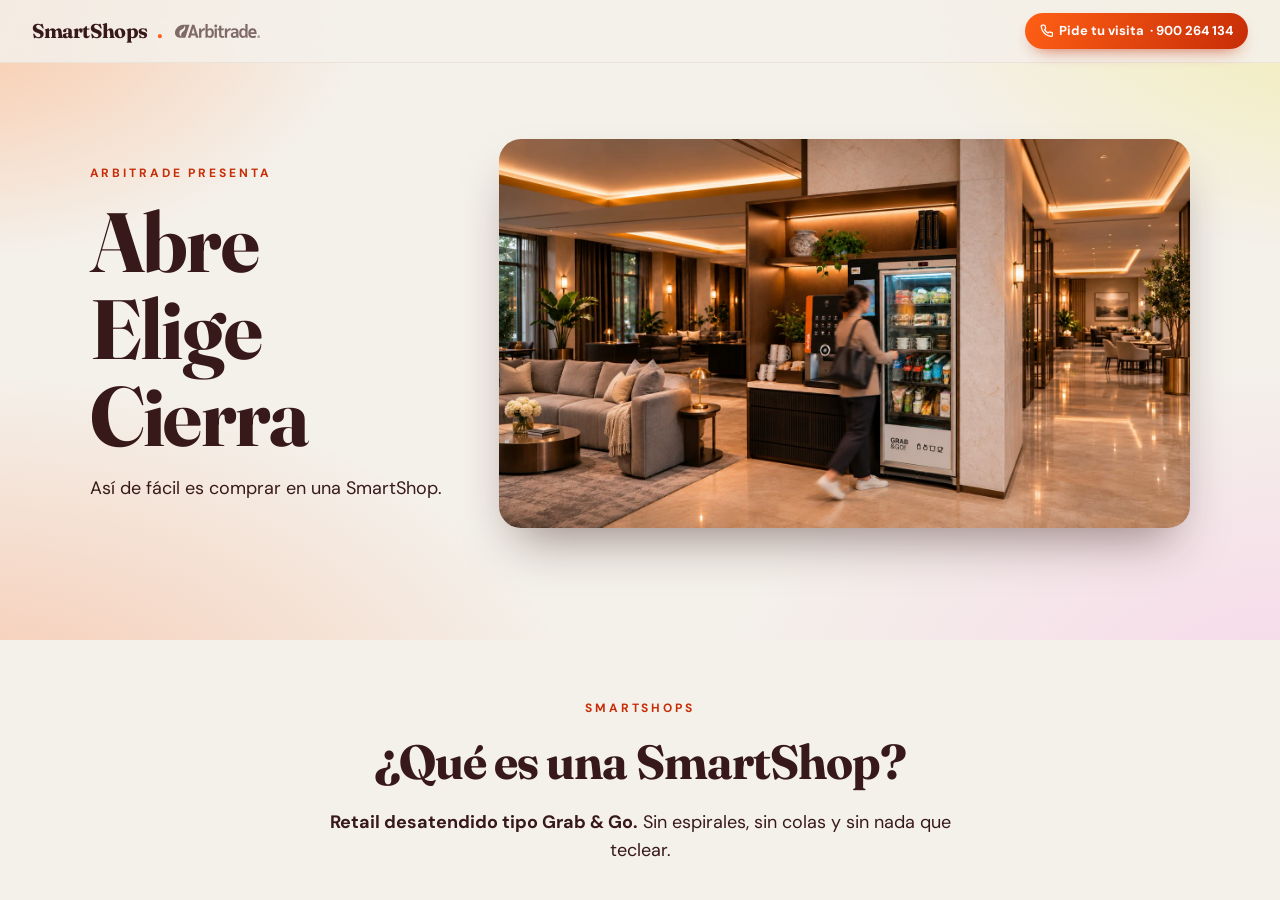
==== index.html @ 16b105f8 "Galeria: nueva foto de la zona de cafe con SmartShop y vending de snacks Septima foto del carrusel (" ====
<!doctype html>
<html lang="es">
<head>
<meta charset="utf-8">
<meta name="viewport" content="width=device-width, initial-scale=1, viewport-fit=cover">
<title>SmartShops de Arbitrade — qué son y cómo funcionan</title>
<meta name="description" content="La solución Grab &amp; Go que revoluciona el retail desatendido. Abre con tarjeta o móvil, coge lo que quieras y cierra: el sistema de básculas cobra solo.">
<meta name="theme-color" content="#F4F0EA">
<!-- Direccion canonica: si la web cambia de dominio hay que cambiarla aqui, en
     og:url y en og:image (ver README). -->
<link rel="canonical" href="https://bprats-prog.github.io/smartshop-landing/">
<link rel="icon" href="assets/img/favicon.svg" type="image/svg+xml">
<link rel="apple-touch-icon" href="assets/img/apple-touch-icon.png">

<!-- Al compartir por WhatsApp, LinkedIn o correo -->
<meta property="og:url" content="https://bprats-prog.github.io/smartshop-landing/">
<meta property="og:type" content="website">
<meta property="og:title" content="SmartShops de Arbitrade">
<meta property="og:description" content="Abre con tarjeta o móvil, coge lo que quieras y cierra. El sistema de básculas lo detecta todo y cobra automáticamente.">
<meta property="og:locale" content="es_ES">
<!-- 1200x630 (1,91:1), la proporcion que usan LinkedIn, WhatsApp y Facebook:
     un recorte de pv-office-empresa.jpg. -->
<meta property="og:image" content="https://bprats-prog.github.io/smartshop-landing/assets/img/og-smartshops.jpg">
<meta property="og:image:width" content="1200">
<meta property="og:image:height" content="630">
<meta property="og:image:alt" content="SmartShop de Arbitrade instalada en el office de una oficina">
<meta name="twitter:card" content="summary_large_image">
<meta name="twitter:image" content="https://bprats-prog.github.io/smartshop-landing/assets/img/og-smartshops.jpg">
<script type="application/ld+json">
{
  "@context": "https://schema.org",
  "@type": "Organization",
  "name": "Arbitrade",
  "url": "https://arbitrade.es",
  "telephone": "+34900264134",
  "contactPoint": {
    "@type": "ContactPoint",
    "contactType": "sales",
    "telephone": "+34900264134",
    "availableLanguage": ["es", "ca"]
  }
}
</script>

<link rel="preconnect" href="https://fonts.googleapis.com">
<link rel="preconnect" href="https://fonts.gstatic.com" crossorigin>
<link href="https://fonts.googleapis.com/css2?family=DM+Sans:wght@400;500;600;700&family=Fraunces:opsz,wght@9..144,400;9..144,600;9..144,700&display=swap" rel="stylesheet">
<link rel="stylesheet" href="assets/css/arbitrade.css">
<script>
/* La animacion de entrada solo se activa si el script principal confirma que
   ha arrancado (clase app-ok). Si app.js no llega —404, proxy, extension— el
   temporizador retira la clase anim a los 3 s y el contenido aparece igual.
   La clase js gobierna la degradacion del selector y se pone siempre. */
(function (e) {
  e.className += " js anim";
  setTimeout(function () {
    if (!e.classList.contains("app-ok")) { e.classList.remove("anim"); }
  }, 3000);
})(document.documentElement);
</script>

</head>
<body>

<header class="barra">
  <a class="marca" href="index.html">
    SmartShops<span class="punto">.</span>
    <img class="wordmark" src="assets/img/arbitrade-wordmark.svg" alt="Arbitrade" width="86" height="14">
  </a>
  <!-- La barra deja de mandar a leer condiciones y pasa a llamar. El número va
       visible a partir de 700 px: en un escritorio un enlace tel: no siempre
       hace nada, y ahí lo útil es poder leerlo y marcarlo a mano. -->
  <a class="barra-cta" href="tel:+34900264134" data-tel-enlace>
    <svg viewBox="0 0 24 24" fill="none" stroke="currentColor" stroke-width="2.2" stroke-linecap="round" stroke-linejoin="round" aria-hidden="true"><path d="M22 16.92v3a2 2 0 0 1-2.18 2 19.79 19.79 0 0 1-8.63-3.07 19.5 19.5 0 0 1-6-6 19.79 19.79 0 0 1-3.07-8.67A2 2 0 0 1 4.11 2h3a2 2 0 0 1 2 1.72c.13.96.36 1.9.7 2.81a2 2 0 0 1-.45 2.11L8.09 9.91a16 16 0 0 0 6 6l1.27-1.27a2 2 0 0 1 2.11-.45c.9.34 1.85.57 2.81.7A2 2 0 0 1 22 16.92Z"/></svg>
    Pide tu visita<span class="barra-num"> · <span data-telefono>900 264 134</span></span>
  </a>
</header>
<div class="progreso" aria-hidden="true"></div>

<main class="deck">

  <!-- ============ 0 · PORTADA ============ -->
  <section class="pantalla hero" id="portada" tabindex="-1" aria-labelledby="t-portada">
    <!-- El texto va envuelto para que en escritorio la portada sea de dos
         columnas —mensaje a la izquierda, imagen a la derecha— y en movil se
         apile: texto arriba, imagen debajo. -->
    <div class="portada-texto">
      <p class="kicker entra">Arbitrade presenta</p>
      <!-- Tres frases, tres lineas (cada una en su .frase, que es un bloque): el
           titular se lee como los tres pasos de la SmartShop. Los puntos van en
           .solo-lector: no se ven, pero un lector de pantalla lee "Abre. Elige.
           Cierra." con sus pausas. -->
      <h1 class="titular entra" id="t-portada"><span class="frase">Abre<span class="solo-lector">.</span></span> <span class="frase">Elige<span class="solo-lector">.</span></span> <span class="frase">Cierra<span class="solo-lector">.</span></span></h1>
      <p class="apoyo entra">Así de fácil es comprar en una SmartShop.</p>
    </div>
    <!-- Es lo primero que se ve: sin carga perezosa y con prioridad alta. La foto
         es 16:9 y la caja tiene su misma proporcion (ver .portada-media img en
         el CSS), asi que se ve entera, sin recortar. -->
    <figure class="portada-media entra">
      <img src="assets/img/portada.jpg" width="1600" height="900" fetchpriority="high" decoding="async"
           alt="Una persona se acerca a una SmartShop de Arbitrade, integrada en una zona de café del lobby de un hotel, junto a una cafetera.">
    </figure>
  </section>

  <!-- ============ 1 · QUÉ ES ============ -->
  <section class="pantalla" id="que-es" tabindex="-1" aria-labelledby="t-que-es">
    <p class="kicker entra">SmartShops</p>
    <h2 class="titular entra" id="t-que-es">¿Qué es una SmartShop?</h2>
    <p class="apoyo entra">
      <strong>Retail desatendido tipo <span lang="en">Grab &amp; Go</span>.</strong>
      Sin espirales, sin colas y sin nada que teclear.
    </p>
    <div class="duo">
    <figure class="duo-foto entra">
      <img src="assets/img/equipo-smartshop.jpg" width="760" height="943" loading="lazy" decoding="async"
           alt="Una SmartShop vista de frente, con la puerta acristalada, la pantalla táctil, el lector de tarjeta y cinco baldas llenas de comida y bebida.">
    </figure>
    <div class="rejilla">
      <article class="tarjeta ac-naranja entra">
        <div class="icono"><svg viewBox="0 0 24 24" fill="none" stroke="currentColor" stroke-width="1.5" stroke-linecap="round" stroke-linejoin="round" aria-hidden="true"><rect x="2" y="5" width="20" height="14" rx="2"/><path d="M2 10h20"/></svg></div>
        <h3 class="nombre">Se abre con tarjeta o móvil</h3>
        <p class="desc">Tarjeta bancaria, <span lang="en">wallet</span> del móvil o la app.</p>
      </article>
      <article class="tarjeta ac-verde entra">
        <div class="icono"><svg viewBox="0 0 24 24" fill="none" stroke="currentColor" stroke-width="1.5" stroke-linecap="round" stroke-linejoin="round" aria-hidden="true"><path d="M13 4h3a2 2 0 0 1 2 2v14"/><path d="M2 20h3"/><path d="M13 20h9"/><path d="M10 12v.01"/><path d="M13 4.562v16.157a1 1 0 0 1-1.242.97L5 20V5.562a2 2 0 0 1 1.515-1.94l4-1A2 2 0 0 1 13 4.561Z"/></svg></div>
        <h3 class="nombre">Coges lo que quieras</h3>
        <p class="desc">Te llevas todo lo que quieras de una vez.</p>
      </article>
      <article class="tarjeta ac-azul entra">
        <div class="icono"><svg viewBox="0 0 24 24" fill="none" stroke="currentColor" stroke-width="1.5" stroke-linecap="round" stroke-linejoin="round" aria-hidden="true"><circle cx="12" cy="5" r="3"/><path d="M6.5 8h11l2.5 12H4Z"/></svg></div>
        <h3 class="nombre">Las básculas hacen el resto</h3>
        <p class="desc">Al cerrar identifica lo retirado y cobra solo.</p>
      </article>
    </div>
    </div>
  </section>

  <!-- ============ 2 · CÓMO FUNCIONA ============ -->
  <section class="pantalla" id="como-funciona" tabindex="-1" aria-labelledby="t-como-funciona">
    <p class="kicker entra">Paso a paso</p>
    <h2 class="titular entra" id="t-como-funciona">¿Cómo funciona?</h2>
    <div class="pasos">
      <div class="paso ac-naranja entra">
        <div class="foto"><img src="assets/img/pv-desbloqueo-movil.jpg" width="320" height="320" loading="lazy" decoding="async" alt="Persona acercando el móvil al lector de la puerta"></div>
        <div class="texto">
          <b><span class="num">1</span> Acerca la tarjeta al lector</b>
          <span>Vale la tarjeta bancaria, el <span lang="en">wallet</span> del móvil o la app.</span>
        </div>
      </div>
      <div class="paso ac-azul entra">
        <div class="foto"><img src="assets/img/pv-lector-pantalla.jpg" width="320" height="320" loading="lazy" decoding="async" alt="Pantalla de la SmartShop confirmando la autorización"></div>
        <div class="texto">
          <b><span class="num">2</span> Se preautoriza un importe</b>
          <span>No se cobra: se retiene, como en las gasolineras.</span>
        </div>
      </div>
      <div class="paso ac-verde entra">
        <div class="foto"><img src="assets/img/pv-fila-smartshops.jpg" width="320" height="320" loading="lazy" decoding="async" alt="Persona cogiendo un producto de la SmartShop con la puerta abierta"></div>
        <div class="texto">
          <b><span class="num">3</span> Se desbloquea la puerta</b>
          <span>Sin límite de unidades ni de tamaño de producto.</span>
        </div>
      </div>
      <div class="paso ac-rosa entra">
        <div class="foto"><img src="assets/img/pv-puerta-abierta-carrito.jpg" width="320" height="320" loading="lazy" decoding="async" alt="Pantalla mostrando el carrito con el producto retirado y su importe"></div>
        <div class="texto">
          <b><span class="num">4</span> Cierras la puerta y ya está</b>
          <span>Cobra el importe exacto y te muestra el resumen.</span>
        </div>
      </div>
    </div>
  </section>

  <!-- ============ 3 · LOS DOS MODELOS ============ -->
  <!-- Dos tarjetas (foto y dos lineas) y, debajo de cada una, un bloque que
       desarrolla el modelo. El de Ametller lleva el video, con selector de
       idioma. Ya no hay pestañas: los dos modelos se ven a la vez para poder
       compararlos.
       Esta pantalla es ALTA a proposito (no cabe en 100svh) y no pasa nada: el
       recorrido ya trata las pantallas mas altas que el viewport, tanto con el
       teclado como con el scroll. Aqui si puede llevar .entra en cualquier
       sitio: nada esta oculto. -->
  <section class="pantalla" id="productos" tabindex="-1" aria-labelledby="t-productos">
    <p class="kicker entra">Gama y modelos</p>
    <h2 class="titular entra" id="t-productos">Dos modelos. La misma gestión.</h2>
    <p class="apoyo entra">
      En ambos casos, Arbitrade se encarga de la instalación, la puesta en
      marcha, la reposición y el mantenimiento. Tú eliges el tipo de surtido
      que mejor encaja en tu espacio.
    </p>

    <!-- Dos bloques, uno encima del otro, cada modelo en el suyo. Cada bloque
         lleva, en este orden: foto, nombre y resumen, el desarrollo (lista y
         video) y el boton de la presentacion. En escritorio la foto, el texto y
         el boton van a la izquierda y el desarrollo a la derecha (la rejilla
         los coloca por areas); en movil, una columna con este mismo orden. -->
    <div class="modelos-pila">

      <!-- ---- Modelo Arbitrade ---- -->
      <article class="modelo entra" id="modelo-arbitrade" aria-labelledby="n-arbitrade">
        <figure class="modelo-foto" data-foto-modelo="autogestion">
          <img src="assets/img/gama-productos.jpg" width="1492" height="746" loading="lazy" decoding="async"
               alt="Surtido de una SmartShop: chocolatinas, un bol de ensalada, un yogur con frutos rojos, un sándwich de jamón y queso, un tarro de yogur natural, jamón serrano, patatas fritas, dos aguas embotelladas y dos refrescos.">
        </figure>
        <div class="modelo-texto">
          <h3 class="modelo-nombre" id="n-arbitrade">Modelo Arbitrade</h3>
          <p class="modelo-resumen">
            Elegimos contigo los productos y revisamos el planograma, de
            pequeños snacks a platos de gran tamaño.
          </p>
        </div>
        <div class="modelo-detalle">
          <h4>Un surtido que diseñamos contigo</h4>
          <!-- Mismo esquema que el bloque de Ametller: lista a un lado y un
               video vertical al otro. El video es el Short que antes abria la
               portada (YouTube, solo se carga al pulsar). -->
          <div class="detalle-cuerpo">
            <ul class="detalle-lista">
              <li><b>Más de 30 variedades.</b> Frescos, bebidas, snacks y platos preparados.</li>
              <li><b>Adaptado a tu espacio.</b> Nos adaptamos a las necesidades de tu empresa.</li>
              <li><b>Comida real, sin personal.</b> Disponible las 24 horas, sin servicio de restauración.</li>
            </ul>
            <div class="detalle-media">
              <button class="video" type="button" data-video="entornoLaboral" aria-label="Ver el vídeo del modelo Arbitrade">
                <span class="play">
                  <span>
                    <svg viewBox="0 0 24 24" fill="currentColor" aria-hidden="true"><path d="M8 5v14l11-7Z"/></svg>
                  </span>
                </span>
              </button>
              <!-- Sin JavaScript el boton de arriba no hace nada (el CSS lo
                   oculta): se ofrece el enlace directo a YouTube. -->
              <noscript>
                <a class="btn btn-secundario" href="https://www.youtube.com/watch?v=8QLeAxdFQgw" target="_blank" rel="noopener">Ver el vídeo en YouTube</a>
              </noscript>
            </div>
          </div>
        </div>
        <a class="btn btn-secundario modelo-boton" href="https://docs.google.com/presentation/d/1x56L3mKWzkHD5oDqd1VOCkv04t1oXbut5fmfln7MAjk/preview" target="_blank" rel="noopener" data-presentacion="autogestion">
          <span class="etiqueta-presentacion">Descubre el modelo Arbitrade</span>
          <svg viewBox="0 0 24 24" fill="none" stroke="currentColor" stroke-width="2" stroke-linecap="round" stroke-linejoin="round" aria-hidden="true"><path d="M15 3h6v6"/><path d="M10 14 21 3"/><path d="M18 13v6a2 2 0 0 1-2 2H5a2 2 0 0 1-2-2V8a2 2 0 0 1 2-2h6"/></svg>
        </a>
      </article>

      <!-- ---- Modelo Ametller Origen ---- -->
      <article class="modelo entra" id="modelo-ametller" aria-labelledby="n-ametller">
        <figure class="modelo-foto" data-foto-modelo="ametller">
          <img src="assets/img/gama-ametller.jpg" width="1488" height="744" loading="lazy" decoding="async"
               alt="Surtido del modelo Ametller Origen: macarrones boloñesa, un plato único de salmón con cuscús y verduras, arroz con verduras al curry verde, un bol de macarrones, una crema de verduras, un tomate y un gazpacho embotellado.">
        </figure>
        <div class="modelo-texto">
          <h3 class="modelo-nombre" id="n-ametller">Modelo Ametller Origen</h3>
          <p class="modelo-resumen">
            Platos, cremas, ensaladas, yogures y kéfir de una marca
            consolidada, completados por Arbitrade.
          </p>
        </div>
        <div class="modelo-detalle">
          <h4>Ametller Origen en tu SmartShop</h4>
          <div class="detalle-cuerpo">
            <ul class="detalle-lista">
              <li><b>Una oferta reconocible.</b> Productos de una marca valorada por el consumidor.</li>
              <li><b>Al precio de sus tiendas.</b> Los productos de Ametller cuestan lo mismo que en sus tiendas físicas.</li>
              <li><b>Un único planograma.</b> Diseñamos y revisamos juntos el surtido de Ametller y el de Arbitrade.</li>
            </ul>

            <!-- El video del modelo, en dos idiomas. El <video> va escrito aqui con
                 el español, asi se reproduce aunque no cargue el script. app.js
                 añade el selector y cambia el archivo; las claves de data-idioma
                 son las de "videos" en datos.js. El selector solo existe con el
                 script vivo (app-ok). -->
            <div class="video-modelo detalle-media" data-video-modelo>
              <div class="idiomas" role="group" aria-label="Idioma del vídeo" data-idiomas>
                <button type="button" data-idioma="es" lang="es" aria-pressed="true">Español</button>
                <button type="button" data-idioma="ca" lang="ca" aria-pressed="false">Català</button>
              </div>
              <!-- Mismo componente .video que el Short del bloque de Arbitrade, para
                   que los dos videos se vean y se lean igual. El play de encima es
                   decorativo y solo existe con el script vivo; los controles
                   nativos del <video> (y su teclado) hacen el resto. -->
              <div class="video">
                <video class="video-modelo-player" data-video-player controls playsinline preload="none"
                       poster="assets/img/poster-ametller-origen.jpg"
                       src="assets/video/ametller-origen-es.mp4"
                       aria-label="Vídeo del modelo Ametller Origen, en español"></video>
                <span class="play" aria-hidden="true">
                  <span>
                    <svg viewBox="0 0 24 24" fill="currentColor" aria-hidden="true"><path d="M8 5v14l11-7Z"/></svg>
                  </span>
                </span>
              </div>
            </div>
          </div>
        </div>
        <a class="btn btn-secundario modelo-boton" href="https://docs.google.com/presentation/d/1snA9x6OPckMfcblX6bZ9dxsgJNU4aM3cipMY53DxbmA/preview" target="_blank" rel="noopener" data-presentacion="ametller">
          <span class="etiqueta-presentacion">Descubre el modelo Ametller Origen</span>
          <svg viewBox="0 0 24 24" fill="none" stroke="currentColor" stroke-width="2" stroke-linecap="round" stroke-linejoin="round" aria-hidden="true"><path d="M15 3h6v6"/><path d="M10 14 21 3"/><path d="M18 13v6a2 2 0 0 1-2 2H5a2 2 0 0 1-2-2V8a2 2 0 0 1 2-2h6"/></svg>
        </a>
      </article>
    </div>

    <p class="nota entra">Imágenes orientativas.</p>
  </section>

  <!-- ============ 5 · QUÉ APORTA ============ -->
  <section class="pantalla" id="beneficios" tabindex="-1" aria-labelledby="t-beneficios">
    <p class="kicker entra">Ventajas únicas</p>
    <h2 class="titular entra" id="t-beneficios">¿Qué aporta a tu empresa?</h2>
    <div class="duo">
    <figure class="duo-foto entra">
      <img src="assets/img/hero-lobby.jpg" width="1200" height="896" loading="lazy" decoding="async"
           alt="SmartShop instalada en la recepción de un hotel, con una persona consultando la pantalla táctil.">
    </figure>
    <div class="rejilla dos">
      <article class="tarjeta ac-verde entra">
        <div class="icono"><svg viewBox="0 0 24 24" fill="none" stroke="currentColor" stroke-width="1.5" stroke-linecap="round" stroke-linejoin="round" aria-hidden="true"><circle cx="12" cy="12" r="10"/><path d="M8 14s1.5 2 4 2 4-2 4-2"/><path d="M9 9h.01"/><path d="M15 9h.01"/></svg></div>
        <h3 class="nombre">Equipos más felices</h3>
        <p class="desc">Comida variada sin salir del trabajo.</p>
      </article>
      <article class="tarjeta ac-naranja entra">
        <div class="icono"><svg viewBox="0 0 24 24" fill="none" stroke="currentColor" stroke-width="1.5" stroke-linecap="round" stroke-linejoin="round" aria-hidden="true"><circle cx="12" cy="12" r="10"/><path d="M12 6v6l4 2"/></svg></div>
        <h3 class="nombre">Disponible 24/7</h3>
        <p class="desc">Siempre abierto, sin personal en sala.</p>
      </article>
      <article class="tarjeta ac-azul entra">
        <div class="icono"><svg viewBox="0 0 24 24" fill="none" stroke="currentColor" stroke-width="1.5" stroke-linecap="round" stroke-linejoin="round" aria-hidden="true"><path d="m7.5 4.27 9 5.15"/><path d="M21 8a2 2 0 0 0-1-1.73l-7-4a2 2 0 0 0-2 0l-7 4A2 2 0 0 0 3 8v8a2 2 0 0 0 1 1.73l7 4a2 2 0 0 0 2 0l7-4A2 2 0 0 0 21 16Z"/><path d="m3.3 7 8.7 5 8.7-5"/><path d="M12 22V12"/></svg></div>
        <h3 class="nombre">Para cada espacio</h3>
        <p class="desc">Desde un módulo hasta una tienda completa.</p>
      </article>
      <article class="tarjeta ac-rosa entra">
        <div class="icono"><svg viewBox="0 0 24 24" fill="none" stroke="currentColor" stroke-width="1.5" stroke-linecap="round" stroke-linejoin="round" aria-hidden="true"><path d="m12 3-1.9 5.8a2 2 0 0 1-1.3 1.3L3 12l5.8 1.9a2 2 0 0 1 1.3 1.3L12 21l1.9-5.8a2 2 0 0 1 1.3-1.3L21 12l-5.8-1.9a2 2 0 0 1-1.3-1.3Z"/></svg></div>
        <h3 class="nombre">Un espacio que suma</h3>
        <p class="desc">Diseño cuidado, lejos del vending tradicional.</p>
      </article>
      <article class="tarjeta ac-cafe entra">
        <div class="icono"><svg viewBox="0 0 24 24" fill="none" stroke="currentColor" stroke-width="1.5" stroke-linecap="round" stroke-linejoin="round" aria-hidden="true"><circle cx="12" cy="8" r="6"/><path d="M15.477 12.89 17 22l-5-3-5 3 1.523-9.11"/></svg></div>
        <h3 class="nombre">Más variedad</h3>
        <p class="desc">Más de 30 opciones para elegir.</p>
      </article>
      <article class="tarjeta ac-amarillo entra">
        <div class="icono"><svg viewBox="0 0 24 24" fill="none" stroke="currentColor" stroke-width="1.5" stroke-linecap="round" stroke-linejoin="round" aria-hidden="true"><path d="M16 21v-2a4 4 0 0 0-4-4H6a4 4 0 0 0-4 4v2"/><circle cx="9" cy="7" r="4"/><path d="M22 21v-2a4 4 0 0 0-3-3.87"/><path d="M16 3.13a4 4 0 0 1 0 7.75"/></svg></div>
        <h3 class="nombre">A tu medida</h3>
        <p class="desc">Nos adaptamos al espacio y a cada necesidad.</p>
      </article>
    </div>
    </div>
  </section>

  <!-- ============ 8 · PUNTOS DE VENTA ============ -->
  <section class="pantalla" id="puntos-venta" tabindex="-1" aria-labelledby="t-puntos-venta">
    <p class="kicker entra">Así puede integrarse una SmartShop en tu espacio</p>
    <h2 class="titular entra" id="t-puntos-venta">Así queda en su sitio</h2>
    <!-- El carrusel lo monta app.js a partir de datos.js: una foto por vista,
         con flechas y puntos. Para añadir fotos basta con añadirlas a la lista
         galeria de datos.js; los puntos y los topes de las flechas se calculan
         solos. -->
    <div class="carrusel entra" data-galeria>
      <!-- Sin JavaScript no hay carrusel: se muestran las fotos tal cual. Con
           JS, el navegador no pinta nada de lo que hay dentro de noscript.
           Es una copia de la lista galeria de datos.js: si se cambia una,
           cambiar la otra. -->
      <noscript>
        <div class="galeria-estatica">
          <img src="assets/img/pv-oficina-bascula.jpg" width="933" height="525" loading="lazy" alt="Dos SmartShops de básculas en la zona de descanso de una oficina, con butacas azules; una persona abre una de las puertas">
          <img src="assets/img/pv-hotel-cafe.jpg" width="1122" height="701" loading="lazy" alt="Rincón de hotel con máquina de café y una SmartShop encastrada en un mueble de madera, junto a la zona de sofás">
          <img src="assets/img/pv-coworking.jpg" width="1400" height="1048" loading="lazy" alt="Máquina de café y SmartShop en un espacio de coworking, con personas trabajando con portátiles al fondo">
          <img src="assets/img/pv-office-empresa.jpg" width="1900" height="1329" loading="lazy" alt="SmartShop instalada junto al office de una oficina, encastrada en un mueble negro">
          <img src="assets/img/pv-hotel-grabandgo.jpg" width="1600" height="1029" loading="lazy" alt="Rincón Grab and Go de un hotel con dos SmartShops, cafetera y jardín vertical">
          <img src="assets/img/pv-oficina-maurice.jpg" width="1536" height="1024" loading="lazy" alt="Rincón de office con una SmartShop encastrada junto a una máquina de café y una pared vegetal con el rótulo Maurice">
          <img src="assets/img/pv-oficina-vending.jpg" width="1600" height="900" loading="lazy" alt="Zona de café de una oficina con una SmartShop encastrada junto a una máquina de vending de snacks y una cafetera">
        </div>
      </noscript>
    </div>
  </section>

  <!-- ============ 7 · CÓMO SE CONTRATA ============ -->
  <!-- Es la unica seccion que NO cabe en una pantalla, y es deliberado: aqui
       termina el recorrido y el visitante ya no esta pasando diapositivas, esta
       leyendo condiciones. Por eso lleva la clase cierre, que le quita el alto
       fijo y deja que crezca. -->
  <section class="pantalla hero cierre" id="siguiente" tabindex="-1" aria-labelledby="t-siguiente">
    <!-- El titular se queda aunque el bloque se haya reducido a la llamada: es
         lo que da nombre a la pantalla, lo que anuncia el lector de pantalla
         (aria-labelledby) y el destino de los enlaces antiguos a #siguiente
         repartidos por WhatsApp. El kicker sí se va: decía "Sin extras ni
         sorpresas" como entradilla de la lista de lo incluido, y sin esa lista
         prometía algo que ya no se desarrolla. -->
    <h2 class="titular grande entra" id="t-siguiente">Tu SmartShop empieza aquí<span class="punto">.</span></h2>

    <p class="apoyo entra">
      <strong>El siguiente paso es una visita sin coste ni compromiso.</strong>
      Analizamos tus necesidades y te presentamos una propuesta a medida.
    </p>

    <div class="botones entra">
      <a class="btn btn-primario" href="tel:+34900264134" data-tel-enlace>
        <svg viewBox="0 0 24 24" fill="none" stroke="currentColor" stroke-width="2" stroke-linecap="round" stroke-linejoin="round" aria-hidden="true"><path d="M22 16.92v3a2 2 0 0 1-2.18 2 19.79 19.79 0 0 1-8.63-3.07 19.5 19.5 0 0 1-6-6 19.79 19.79 0 0 1-3.07-8.67A2 2 0 0 1 4.11 2h3a2 2 0 0 1 2 1.72c.13.96.36 1.9.7 2.81a2 2 0 0 1-.45 2.11L8.09 9.91a16 16 0 0 0 6 6l1.27-1.27a2 2 0 0 1 2.11-.45c.9.34 1.85.57 2.81.7A2 2 0 0 1 22 16.92Z"/></svg>
        <span class="btn-etiqueta">Llama a tu comercial · <span class="btn-num" data-telefono>900 264 134</span></span>
      </a>
    </div>
  </section>

</main>

<!-- Visor de fotos a pantalla completa -->
<div class="visor" role="dialog" aria-modal="true" aria-label="Foto ampliada">
  <button class="cerrar" type="button" aria-label="Cerrar la foto">
    <svg viewBox="0 0 24 24" fill="none" stroke="currentColor" stroke-width="2" stroke-linecap="round" aria-hidden="true"><path d="M18 6 6 18"/><path d="m6 6 12 12"/></svg>
  </button>
  <!-- Sin atributo src: un src="" hace que el navegador vuelva a descargar la
       propia pagina. El script lo rellena al abrir una foto. -->
  <img alt="">
</div>

<!-- Visor de vídeo. En móvil el reproductor se abre aquí, a pantalla completa,
     en vez de dentro de su marco: un vídeo de 200 px de ancho no se ve. El
     script mete el iframe al abrir y lo destruye al cerrar, para que el vídeo
     pare de sonar. -->
<div class="visor visor-video" role="dialog" aria-modal="true" aria-label="Vídeo">
  <button class="cerrar" type="button" aria-label="Cerrar el vídeo">
    <svg viewBox="0 0 24 24" fill="none" stroke="currentColor" stroke-width="2" stroke-linecap="round" aria-hidden="true"><path d="M18 6 6 18"/><path d="m6 6 12 12"/></svg>
  </button>
  <div class="marco-video"></div>
</div>

<!-- Visor de presentaciones. Google Slides se abre aqui dentro, con un boton
     de volver visible: abriendolo en una pestaña nueva el cliente se queda
     fuera de la web y solo tiene el "atras" del navegador, que en movil no
     siempre esta a mano. -->
<div class="visor visor-doc" role="dialog" aria-modal="true" aria-label="Presentación">
  <button class="cerrar volver" type="button">
    <svg viewBox="0 0 24 24" fill="none" stroke="currentColor" stroke-width="2" stroke-linecap="round" stroke-linejoin="round" aria-hidden="true"><path d="m12 19-7-7 7-7"/><path d="M19 12H5"/></svg>
    Volver a la web
  </button>
  <div class="marco-doc"></div>
</div>


<script src="assets/js/datos.js"></script>
<script src="assets/js/app.js"></script>
</body>
</html>
---- assets/css/arbitrade.css ----
/* ============================================================
   SmartShops Arbitrade — sistema visual compartido
   Paleta y tipografia heredadas de la identidad Arbitrade.
   ============================================================ */

:root{
  /* Paleta Arbitrade — claro (halos/gradientes) · base · oscuro (texto/sombras) */
  --cream-50:#F4F0EA; --cream-100:#EAE3D9; --cream-200:#D8CCBD;
  --ink:#38191A;
  --cafe-l:#BC8E76;    --cafe:#914444;     --cafe-d:#673437;
  --azul-l:#83CFFF;    --azul:#0676FF;     --azul-d:#134695;
  --naranja-l:#FFA770; --naranja:#FF5F15;  --naranja-d:#C72D07;
  --verde-l:#A2D36A;   --verde:#60A022;    --verde-2:#2E6E63; --verde-d:#314C1B;
  --rosa-l:#F9C2E9;    --rosa:#DD66AD;     --rosa-d:#8F255B;
  --amarillo-l:#F0E959;--amarillo:#C9A91A;

  --sombra-s:0 14px 30px -18px rgba(56,25,26,.25);
  --sombra-m:0 16px 34px -20px rgba(56,25,26,.30);
  --sombra-l:0 26px 50px -18px rgba(56,25,26,.50);

  --radio:22px;
  --barra:clamp(52px,7vh,64px); /* alto de la barra superior */
}

*,*::before,*::after{box-sizing:border-box}

html{-webkit-text-size-adjust:100%}

body{
  margin:0;
  font-family:"DM Sans",-apple-system,BlinkMacSystemFont,"Segoe UI",Roboto,sans-serif;
  color:var(--ink);
  background:var(--cream-50);
  line-height:1.5;
  overflow-x:hidden;
}

img{max-width:100%; display:block}
a{color:inherit}

/* ============ BARRA SUPERIOR ============ */
.barra{
  position:fixed; inset:0 0 auto 0; z-index:50; height:var(--barra);
  display:flex; align-items:center; justify-content:space-between;
  gap:12px; padding:0 clamp(14px,3.5vw,32px);
  background:rgba(244,240,234,.86);
  -webkit-backdrop-filter:blur(12px); backdrop-filter:blur(12px);
  border-bottom:1px solid var(--cream-100);
}
.marca{
  display:flex; align-items:baseline; gap:.45em;
  font-family:"Fraunces",Georgia,serif; font-weight:700;
  font-variation-settings:"opsz" 40;
  font-size:clamp(15px,2.1vw,20px); letter-spacing:-.02em;
  text-decoration:none;
}
.marca .punto{color:var(--naranja)}
/* Wordmark oficial de Arbitrade. Alto fijo y ancho automatico para que no se
   deforme; el alt="Arbitrade" cubre la lectura por voz. */
.marca .wordmark{
  height:clamp(11px,1.5vw,14px); width:auto; opacity:.62;
  align-self:center; margin-left:.15em;
}
.barra-cta{
  font-size:clamp(11px,1.2vw,13px); font-weight:700; text-decoration:none;
  padding:.62em 1.15em; border-radius:999px; white-space:nowrap;
  background:linear-gradient(120deg,var(--naranja),var(--naranja-d));
  color:#fff; box-shadow:0 8px 18px -10px rgba(199,45,7,.9);
}

/* Progreso del recorrido: linea fina bajo la barra */
.progreso{
  position:fixed; top:var(--barra); left:0; z-index:51;
  height:3px; width:0%;
  background:linear-gradient(90deg,var(--naranja),var(--rosa));
  transition:width .25s ease-out;
}

/* ============ EL RECORRIDO ============ */
/* El encaje por pantallas (scroll-snap) solo queda en una franja que ya no
   existe: en movil se quita en "SCROLL CONTINUO" y en escritorio en "ESCRITORIO:
   SCROLL CONTINUO". Se conserva aqui por si se vuelve al pase de diapositivas. */
/* Contenedor propio en lugar del scroll del documento: en movil evita que la
   barra de direcciones cambie de alto y descoloque las pantallas. */
.deck{
  height:100vh; height:100svh;
  overflow-y:auto; overflow-x:hidden;
  scroll-snap-type:y mandatory;
  /* Sin esto, al tabular a un elemento de otra pantalla el snap lo reencaja y
     puede dejarlo debajo de la barra fija. */
  scroll-padding-block-start:calc(var(--barra) + 8px);
  /* Sin scroll-behavior:smooth a proposito. Con el, un salto por #fragmento
     (enlaces compartidos, como-se-contrata.html#modelos) se animaba y pelea con
     el salto del script: acababa unos 70 px mas abajo. Ahora los saltos nativos
     son instantaneos y exactos, y la animacion se pide explicitamente donde se
     quiere (flecha, enlaces internos, teclado: ver suave() en app.js). */
  scrollbar-width:none;
}
.deck::-webkit-scrollbar{display:none}

.pantalla{
  position:relative;
  min-height:100vh; min-height:100svh;
  /* Sin scroll-snap-stop: en moviles bajos alguna pantalla es mas alta que el
     viewport y forzar la parada en cada limite la vuelve dificil de recorrer. */
  scroll-snap-align:start;
  display:flex; flex-direction:column;
  align-items:center; justify-content:center;
  gap:clamp(14px,2.6vh,30px);
  padding:calc(var(--barra) + clamp(18px,3vh,34px)) clamp(20px,5vw,64px) clamp(64px,9vh,90px);
  text-align:center;
}
/* Pantallas con mucho contenido: no forzar centrado vertical si la pantalla es baja */
@media (max-height:680px){
  .pantalla{justify-content:flex-start}
}

/* ============ TIPOGRAFIA ============ */
.kicker{
  font-size:clamp(9px,1vw,12px); font-weight:700; letter-spacing:.24em;
  text-transform:uppercase; color:var(--naranja-d); margin:0;
}

h1.titular{
  font-family:"Fraunces",Georgia,serif; font-weight:700;
  font-variation-settings:"opsz" 96;
  font-size:clamp(34px,7vw,84px); line-height:1.04; letter-spacing:-.02em;
  margin:0; max-width:15ch;
}
h2.titular{
  font-family:"Fraunces",Georgia,serif; font-weight:700;
  font-variation-settings:"opsz" 72;
  font-size:clamp(26px,4.4vw,48px); line-height:1.1; letter-spacing:-.02em;
  margin:0; max-width:22ch;
}
.titular .punto{color:var(--naranja)}
.apoyo{
  font-size:clamp(14px,1.55vw,18px); opacity:.68; margin:0;
  max-width:56ch; line-height:1.55;
}
.apoyo strong{opacity:1; font-weight:700}
/* Atenuado con color y no con opacity: opacity crea un grupo y un hijo no
   puede recuperarla, asi que el enlace del telefono heredaba 2,72:1. Con
   color, el <a> vuelve a tinta plena. */
.nota{
  font-size:clamp(10px,1.05vw,12px); color:rgba(56,25,26,.65); margin:0;
  max-width:64ch; line-height:1.45;
}
.nota a{color:var(--naranja-d); text-decoration:underline}

/* ============ HERO (gradiente de marca) ============ */
/* El recorte se limita al hero: es lo unico que necesita contener su
   degradado. En el resto de pantallas recortaria contenido que no quepa. */
/* position:relative es imprescindible: .pantalla lo trae, pero .bloque no, y
   sin el el ::before se ancla al bloque contenedor inicial. En la pagina
   larga eso dejaba la pantalla de cierre en crema plano. */
.hero{position:relative; overflow:hidden; isolation:isolate}
.hero::before{
  content:""; position:absolute; inset:-30%; z-index:0; pointer-events:none;
  background:
    radial-gradient(34% 40% at 16% 20%, rgba(255,167,112,.55), transparent 60%),
    radial-gradient(40% 46% at 86% 16%, rgba(240,233,89,.42), transparent 60%),
    radial-gradient(46% 52% at 82% 86%, rgba(249,194,233,.50), transparent 60%),
    radial-gradient(50% 56% at 16% 90%, rgba(255,95,21,.28), transparent 62%);
  animation:drift 44s linear infinite;
}
.hero > *{position:relative; z-index:1}


/* ============ BOTONES ============ */
.botones{display:flex; flex-wrap:wrap; gap:12px; justify-content:center}
.btn{
  display:inline-flex; align-items:center; gap:.55em;
  font-size:clamp(13px,1.35vw,16px); font-weight:700; text-decoration:none;
  padding:.85em 1.5em; border-radius:999px; border:1px solid transparent;
  min-height:48px; cursor:pointer;
  transition:transform .2s, box-shadow .2s, background .2s;
}
.btn-primario{
  background:linear-gradient(120deg,var(--naranja),var(--naranja-d));
  color:#fff; box-shadow:0 14px 28px -14px rgba(199,45,7,.95);
}
.btn-secundario{
  background:#fff; color:var(--ink); border-color:var(--cream-200);
  box-shadow:var(--sombra-s);
}
.btn:hover{transform:translateY(-2px); box-shadow:var(--sombra-l)}
.btn:active{transform:translateY(0)}
.btn svg{height:1.1em; width:auto; flex:none}

/* Texto que no se ve pero se lee en voz alta (lectores de pantalla). */
.solo-lector{
  position:absolute; width:1px; height:1px; margin:-1px; padding:0;
  overflow:hidden; clip:rect(0 0 0 0); clip-path:inset(50%);
  white-space:nowrap; border:0;
}

/* ============ TARJETAS ============ */
.rejilla{
  display:grid; gap:clamp(12px,1.6vw,20px);
  width:min(1040px,94vw); text-align:left;
}
.rejilla.dos{grid-template-columns:repeat(2,1fr)}
.rejilla.tres{grid-template-columns:repeat(3,1fr)}
.rejilla.cuatro{grid-template-columns:repeat(4,1fr)}

.tarjeta{
  --ac:var(--naranja); --ac-d:var(--naranja-d);
  position:relative; overflow:hidden; background:#fff;
  border:1px solid var(--cream-100); border-radius:var(--radio);
  padding:clamp(15px,2.2vh,24px) clamp(14px,1.8vw,22px);
  box-shadow:var(--sombra-m);
  transition:transform .25s, box-shadow .25s, background .25s;
}
/* Halo de color de la tarjeta. Estatico a proposito: son muchas tarjetas por
   pantalla y animarlas todas cuesta bateria en movil sin ganancia visible a
   este nivel de opacidad. El movimiento se reserva al degradado del hero. */
.tarjeta::before{
  content:""; position:absolute; inset:-40%; z-index:0; pointer-events:none; opacity:.16;
  background:radial-gradient(40% 46% at 30% 25%, var(--ac), transparent 62%);
}
.tarjeta > *{position:relative; z-index:1}
.tarjeta .icono{color:var(--ac); margin-bottom:clamp(6px,1.2vh,12px)}
.tarjeta .icono svg{height:clamp(22px,2.2vw,28px); width:auto}
.tarjeta .nombre{
  font-family:"Fraunces",Georgia,serif; font-weight:600;
  font-variation-settings:"opsz" 40;
  font-size:clamp(15px,1.5vw,19px); margin:0 0 4px; line-height:1.2;
}
.tarjeta .desc{font-size:clamp(12px,1.15vw,14px); opacity:.64; line-height:1.45; margin:0}

/* Realce fuerte: solo donde hay puntero de verdad (no en tactil) */
@media (hover:hover){
  .tarjeta:hover{
    transform:translateY(-5px); box-shadow:var(--sombra-l);
    /* Sobre el acento claro el texto blanco se quedaba en 2,3-3,2:1 (la
       tarjeta amarilla era ilegible). Con el tono oscuro va de 5,5 a 9,9:1. */
    background:radial-gradient(80% 90% at 22% 18%, var(--ac-d), transparent 70%),
               linear-gradient(160deg, var(--ac-d), var(--ac-d));
  }
  .tarjeta:hover .icono,.tarjeta:hover .nombre{color:#fff}
  .tarjeta:hover .desc{color:rgba(255,255,255,.86); opacity:1}
}

/* Colores de acento: reparte la paleta */
.ac-naranja{--ac:var(--naranja); --ac-d:var(--naranja-d)}
.ac-azul{--ac:var(--azul); --ac-d:var(--azul-d)}
.ac-verde{--ac:var(--verde); --ac-d:var(--verde-d)}
.ac-rosa{--ac:var(--rosa); --ac-d:var(--rosa-d)}
.ac-cafe{--ac:var(--cafe); --ac-d:var(--cafe-d)}
.ac-amarillo{--ac:var(--amarillo); --ac-d:var(--cafe-d)}

/* ---- Los tres puntos de cada modelo ----
   Version compacta de las tarjetas: dentro de una pantalla del recorrido no
   hay alto para tres .tarjeta apiladas (unos 108 px cada una frente a 38). */
.puntos{
  list-style:none; margin:0; padding:0;
  width:min(620px,94vw); text-align:left;
  display:flex; flex-direction:column; gap:clamp(6px,1.1vh,11px);
}
.puntos li{
  position:relative; padding-left:19px;
  font-size:clamp(13px,1.35vw,15.5px); line-height:1.45;
  color:rgba(56,25,26,.68);
}
.puntos li::before{
  content:""; position:absolute; left:3px; top:.6em;
  width:7px; height:7px; border-radius:50%; background:var(--naranja);
}
.puntos li b{color:var(--ink); font-weight:700}

/* ============ PASOS NUMERADOS ============ */
.pasos{
  display:grid; gap:clamp(10px,1.5vh,16px);
  width:min(820px,94vw); text-align:left;
}
.paso{
  display:flex; align-items:flex-start; gap:clamp(12px,1.8vw,20px);
  background:#fff; border:1px solid var(--cream-100); border-radius:20px;
  padding:clamp(13px,2vh,20px) clamp(15px,2vw,24px);
  box-shadow:var(--sombra-s);
}
/* El numero acompana al titulo en la misma linea, no en una columna aparte. */
.paso .num{
  font-family:"Fraunces",Georgia,serif; font-weight:700;
  font-variation-settings:"opsz" 72;
  font-size:1.25em; line-height:1; color:var(--ac,var(--naranja));
  margin-right:.3em;
}
/* Los pasos viven en una columna de 820 px, no a todo el ancho de ventana, asi
   que los tamanos en vw se quedaban clavados en el minimo y el texto bailaba
   dentro de tarjetas grandes. Escala subida y minimos mas altos. */
.paso b{display:block; font-size:clamp(16px,2vw,20px); margin-bottom:3px}
.paso span{font-size:clamp(14px,1.6vw,16.5px); opacity:.66; line-height:1.5}

/* ============ VIDEO (carga diferida) ============ */
.video{
  position:relative; width:min(880px,94vw); aspect-ratio:16/9;
  border-radius:var(--radio); overflow:hidden; border:0; padding:0;
  background:var(--ink); box-shadow:var(--sombra-l); cursor:pointer;
  display:block;
}
.video img,.video iframe{width:100%; height:100%; object-fit:cover; border:0; display:block}
.video .play{
  position:absolute; inset:0; display:grid; place-items:center;
  background:rgba(56,25,26,.28); transition:background .25s;
}
.video:hover .play{background:rgba(56,25,26,.12)}
.video .play span{
  width:clamp(58px,8vw,84px); aspect-ratio:1; border-radius:50%;
  display:grid; place-items:center; color:#fff;
  background:linear-gradient(120deg,var(--naranja),var(--naranja-d));
  box-shadow:0 18px 40px -14px rgba(199,45,7,.95);
}
/* Sin desplazamiento: se pidio el triangulo centrado en el circulo. */
.video .play svg{height:40%; width:auto}

/* ============ GALERIA ============ */
/* Las columnas van en proporcion a la forma de cada foto (el script las
   escribe en --peso), asi las alturas coinciden solas y ninguna se recorta.
   Con tres casillas iguales a 4:3 se comian los bordes de todas. */
.galeria{
  display:grid; gap:clamp(10px,1.4vw,16px);
  grid-template-columns:var(--columnas,repeat(3,1fr));
  align-items:start; width:min(1240px,94vw);
}
.galeria figure,.galeria .pieza{
  margin:0; padding:0; display:block; width:100%;
  border-radius:18px; overflow:hidden; background:var(--cream-100);
  aspect-ratio:var(--proporcion,4/3);
  box-shadow:var(--sombra-m); cursor:zoom-in;
  border:1px solid var(--cream-100);
}
.galeria img{width:100%; height:100%; object-fit:cover; transition:transform .35s}
@media (hover:hover){.galeria figure:hover img,.galeria .pieza:hover img{transform:scale(1.05)}}

/* Marcador mientras no hay foto real */
.hueco{
  width:100%; height:100%; display:grid; place-items:center; text-align:center;
  font-size:11px; font-weight:600; letter-spacing:.08em; text-transform:uppercase;
  color:var(--cafe); opacity:.55; padding:12px;
  background:repeating-linear-gradient(45deg,var(--cream-100) 0 10px,var(--cream-50) 10px 20px);
}

/* Visor a pantalla completa */
.visor{
  position:fixed; inset:0; z-index:100; display:none;
  place-items:center; padding:clamp(16px,4vw,48px);
  background:rgba(56,25,26,.92);
  -webkit-backdrop-filter:blur(6px); backdrop-filter:blur(6px);
}
.visor.abierto{display:grid}
.visor img{max-width:100%; max-height:86vh; border-radius:14px; object-fit:contain}
.visor .cerrar{
  position:absolute; top:clamp(12px,2.5vh,24px); right:clamp(12px,3vw,28px);
  width:46px; height:46px; border-radius:50%; border:0; cursor:pointer;
  background:rgba(255,255,255,.14); color:#fff; display:grid; place-items:center;
}
.visor .cerrar svg{height:22px; width:22px}

/* ============ CINTA ============ */
.cinta{
  width:min(1040px,94vw); border-radius:999px;
  background:var(--ink); color:#fff; text-align:center;
  padding:clamp(11px,1.8vh,16px) clamp(18px,3vw,36px);
  font-size:clamp(12.5px,1.3vw,16px);
}
.cinta b{color:var(--naranja-l)}
.cinta.destacada{background:linear-gradient(120deg,var(--naranja),var(--naranja-d))}
.cinta.destacada b{color:#fff}

/* ============ ANIMACIONES ============ */
@keyframes drift{to{transform:rotate(360deg)}}
/* El contenido es visible por defecto. Solo se oculta para animarlo cuando hay
   JS (clase .js en <html>), asi nunca queda una pantalla en blanco si el script
   no carga. */
.js.anim .entra{opacity:0; transform:translateY(18px); transition:opacity .55s ease, transform .55s ease}
.js.anim .entra.visible{opacity:1; transform:none}
.entra:nth-child(2){transition-delay:.06s}
.entra:nth-child(3){transition-delay:.12s}
.entra:nth-child(4){transition-delay:.18s}
.entra:nth-child(5){transition-delay:.24s}
.entra:nth-child(6){transition-delay:.30s}
.entra:nth-child(7){transition-delay:.36s}
.entra:nth-child(8){transition-delay:.42s}

@media (prefers-reduced-motion:reduce){
  *,*::before,*::after{animation:none!important; transition:none!important}
  /* Misma especificidad que la regla que esconde, y despues en el archivo:
     gana por orden. Con .entra a secas perdia siempre y quien pide movimiento
     reducido se quedaba con todo el contenido invisible. */
  .js.anim .entra{opacity:1; transform:none}
  .deck{scroll-behavior:auto}
}

/* ============ RESPONSIVE ============ */
@media (max-width:900px){
  .rejilla.cuatro{grid-template-columns:repeat(2,1fr)}
  .rejilla.tres{grid-template-columns:repeat(2,1fr)}
}
@media (max-width:560px){
  .rejilla.dos,.rejilla.tres,.rejilla.cuatro{grid-template-columns:1fr}
  .pantalla{padding-left:18px; padding-right:18px}
  .cinta{border-radius:18px}
  /* Tarjeta apaisada: el icono a la izquierda ocupando las dos filas, y el
     titulo y la descripcion apilados a su derecha. Con flex los tres hijos
     quedaban en columnas y el titulo se partia en tres lineas. */
  .tarjeta{
    display:grid; grid-template-columns:auto 1fr;
    column-gap:14px; row-gap:2px; align-items:start;
  }
  .tarjeta .icono{grid-column:1; grid-row:1 / span 2; margin-bottom:0}
  .tarjeta .nombre{grid-column:2; grid-row:1}
  .tarjeta .desc{grid-column:2; grid-row:2}
}

/* ============================================================
   PAGINA LARGA ("Como se contrata") — scroll normal, sin snap
   ============================================================ */
.doc{padding-top:var(--barra)}
.bloque{
  padding:clamp(38px,7vh,80px) clamp(20px,5vw,64px);
  display:flex; flex-direction:column; align-items:center;
  gap:clamp(14px,2.4vh,28px); text-align:center;
}
.bloque.crema{background:var(--cream-100)}

/* Aviso de que la tarifa la da el gestor */
.aviso{
  width:min(760px,94vw); text-align:left;
  display:flex; gap:clamp(12px,1.8vw,18px); align-items:flex-start;
  background:#fff; border:1px solid var(--cream-200); border-radius:var(--radio);
  padding:clamp(15px,2.4vh,24px) clamp(16px,2.2vw,26px);
  box-shadow:var(--sombra-m);
}
.aviso .icono{color:var(--naranja); flex:none}
.aviso .icono svg{height:26px; width:26px}
.aviso b{display:block; font-size:clamp(14px,1.45vw,17px); margin-bottom:3px}
.aviso span{font-size:clamp(12.5px,1.25vw,15px); opacity:.66; line-height:1.5}

/* ---- Enlaces antiguos a #modelos (compartidos por WhatsApp antes de
       que el selector se mudara a la home): sin este margen la barra
       fija tapa el titulo del bloque que los recibe. ---- */
#modelos{scroll-margin-top:var(--barra)}

/* ---- Pie ---- */
.pie{
  background:var(--ink); color:#fff; text-align:center;
  padding:clamp(28px,5vh,52px) clamp(20px,5vw,64px);
  display:flex; flex-direction:column; align-items:center; gap:14px;
}
.pie a{color:var(--naranja-l)}
.pie .legal{font-size:clamp(10.5px,1.05vw,12.5px); color:rgba(255,255,255,.72); max-width:70ch; line-height:1.5}

/* ============================================================
   MOVILES BAJOS (iPhone SE y similares)
   Compacta espaciados para que cada pantalla quepa entera y el
   recorrido siga leyendose como un pase de diapositivas.
   ============================================================ */
@media (max-height:740px) and (max-width:900px){
  /* Solo moviles bajos: en un portatil de 1366x768 esto metia tipografia de
     escritorio con ritmo de movil, y ademas pisaba la rejilla de abajo. */
  .pantalla{
    padding-top:calc(var(--barra) + 14px);
    padding-bottom:60px;
    gap:11px;
  }
  .rejilla,.pasos,.galeria{gap:9px}
  .tarjeta{padding:11px 14px}
  .paso{padding:11px 14px}
  .apoyo{font-size:14px; line-height:1.45}
  .pantalla .puntos{gap:4px}
  .pantalla .puntos li{font-size:12.5px; line-height:1.4}
}

/* ============================================================
   IMAGENES DENTRO DEL RECORRIDO
   ============================================================ */

/* --- Foto de portada: banda ancha bajo el titular --- */
/* La caja conserva la proporcion de la foto y se dimensiona por su ALTO, que
   es el recurso escaso en el recorrido. Asi la escena se ve entera: si hubiera
   fijado un alto de franja, el recorte se comeria la SmartShop. */
.foto-portada{
  height:clamp(150px,30svh,340px);
  aspect-ratio:1200/896;
  max-width:94vw;
  border-radius:var(--radio); overflow:hidden;
  box-shadow:var(--sombra-l); border:1px solid rgba(255,255,255,.5);
}
.foto-portada img{width:100%; height:100%; object-fit:cover}

/* --- Dos columnas: imagen + contenido --- */
/* La columna de la foto se ajusta a lo que ocupe la imagen (auto), y la imagen
   se dimensiona por ALTO. Con un ancho fijo la foto quedaba flotando pequena
   en medio de una columna mucho mas ancha que ella. */
.duo{
  display:grid; gap:clamp(16px,3vw,44px);
  grid-template-columns:auto minmax(0,1fr);
  align-items:center; width:min(1000px,94vw); text-align:left;
}
.duo-foto{margin:0}
.duo-foto img{
  height:min(48svh,430px); width:auto; max-width:34vw;
  object-fit:contain; margin:0 auto;
}
.duo .rejilla{width:100%}

/* --- Miniatura dentro de cada paso --- */
.paso .foto{
  flex:none; width:clamp(58px,8vw,96px); aspect-ratio:1;
  border-radius:14px; overflow:hidden; background:var(--cream-100);
}
.paso .foto img{width:100%; height:100%; object-fit:cover}

@media (max-width:900px){
  .duo{grid-template-columns:1fr; gap:clamp(12px,2.4vh,20px); justify-items:center}
  .duo-foto img{height:min(24svh,260px); max-width:78vw}
}
@media (max-height:740px){
  .foto-portada{height:clamp(120px,21svh,200px)}
  .duo-foto img{height:24svh}
}

@media (max-width:560px){
  /* En movil las imagenes compiten con el texto por el alto de pantalla:
     se recortan un poco para que cada seccion siga cabiendo de una pasada. */
}

/* --- Video vertical (Shorts) como columna de medios --- */
.duo-media{margin:0; display:flex; justify-content:center; align-items:center}
.video.vertical{
  /* Se dimensiona por alto, igual que la foto del bloque "duo": el ancho lo
     deriva la proporcion 9:16 del Short. */
  aspect-ratio:9/16;
  height:min(52svh,480px);
  width:auto;
}
@media (max-width:900px){
  .video.vertical{height:min(38svh,340px)}
}
@media (max-height:740px){
  .video.vertical{height:34svh}
}

@media (max-width:560px){
  /* "Que aporta" carga con el video vertical ademas de las seis ventajas:
     las tarjetas pasan a dos columnas compactas y el video cede algo de alto. */
  #beneficios .rejilla{grid-template-columns:1fr 1fr; gap:9px}
  #beneficios .tarjeta{grid-template-columns:1fr; row-gap:3px; padding:11px 12px}
  #beneficios .tarjeta .icono{grid-column:1; grid-row:1; margin-bottom:2px}
  #beneficios .tarjeta .nombre{grid-column:1; grid-row:2; font-size:14px}
  #beneficios .tarjeta .desc{grid-column:1; grid-row:3; font-size:11.5px; line-height:1.35}
  #beneficios .video.vertical{height:min(30svh,270px)}
  /* La foto del equipo tambien cede un poco para que "Que es" quepa */
  #que-es .duo-foto img{height:min(20svh,220px)}
}

@media (max-width:820px){
  /* Tres fotos apiladas suman mas de 1000 px: en un movil de 812 solo se veia
     una y media, y debajo del corte quedaba justo la prueba social. En tira
     horizontal caben las tres a la misma altura, se pasan con el dedo y
     ninguna se recorta: cada una deduce su ancho de su proporcion. */
  .galeria{
    display:flex; overflow-x:auto; scroll-snap-type:x mandatory;
    gap:10px; width:min(560px,94vw); scrollbar-width:none;
  }
  .galeria::-webkit-scrollbar{display:none}
  .galeria figure,.galeria .pieza{
    flex:0 0 auto; scroll-snap-align:center;
    max-height:none; height:min(34svh,290px);
    width:auto; max-width:none;
  }
}

/* ============================================================
   PORTATILES BAJOS (1366x768 y similares)
   Habia compactacion para el iPhone SE pero ninguna para un portatil: a 768
   de alto, los 146 px de relleno vertical y las separaciones de 20 px dejaban
   cuatro pantallas por encima del viewport. Mismo criterio que en movil, con
   los valores de escritorio.
   ============================================================ */
@media (min-width:901px) and (max-height:820px){
  .pantalla{
    padding-top:calc(var(--barra) + 12px);
    padding-bottom:38px;
    gap:clamp(10px,1.5vh,18px);
  }
  .rejilla,.pasos,.galeria{gap:clamp(8px,1.2vh,14px)}
  .tarjeta{padding:12px 16px}
  .paso{padding:10px 14px}
  /* La foto del equipo es lo que desborda "Que es": manda el alto y el ancho
     lo deduce su proporcion, asi no se recorta. */
  #que-es .duo-foto img{height:min(38svh,300px)}
}

/* ============================================================
   FOCO VISIBLE
   Antes solo habia :focus-visible en el panel de los modelos. El resto
   dependia del anillo por defecto del navegador, que sobre el degradado
   naranja de los botones primarios es distinto en cada uno y a veces no se ve.
   ============================================================ */
:is(a,button,[tabindex]):focus-visible{
  outline:3px solid var(--naranja-d);
  outline-offset:3px;
  border-radius:6px;
}
.visor .cerrar:focus-visible{outline-color:#fff}
/* Recibe el foco por programa al avanzar de pantalla, nunca con el tabulador:
   dibujar un recuadro de pantalla completa seria ruido. */
.pantalla:focus{outline:none}

/* El cierre del recorrido conserva la escala del h1 aunque ahora sea un h2:
   dos <h1> en la misma pagina rompen el resumen de encabezados del lector. */
h2.titular.grande{
  text-wrap:balance;
  font-size:clamp(34px,7vw,84px); max-width:15ch;
  font-variation-settings:"opsz" 96;
}


/* ============================================================
   VISOR DE VIDEO A PANTALLA COMPLETA
   En un movil, un Short dentro de su marco mide poco mas de 200 px de ancho.
   Al pulsarlo se abre aqui, ocupando la pantalla, con una X para cerrar.
   ============================================================ */
.visor-video{
  padding:0;
  /* Una sola fila y columna del tamaño del visor. El .visor es un grid con
     fila automatica: un <video> aporta su tamaño intrinseco (720x1280) y la
     fila crece hasta sacarlo de la ventana. Un iframe no tiene tamaño
     intrinseco y por eso nunca lo habia notado. */
  grid-template:minmax(0,1fr) / minmax(0,1fr);
}
.visor-video .marco-video{
  width:100%; height:100%;
  display:grid; place-items:center;
  /* Fila y columna fijas al tamaño del visor. Con auto, un <video> aporta su
     tamaño intrinseco (720x1280) al calcular la fila y se sale de la ventana;
     un iframe no tiene tamaño intrinseco y por eso no le pasaba. */
  grid-template:minmax(0,1fr) / minmax(0,1fr);
}
.visor-video iframe{
  width:100%; height:100%; border:0; display:block;
  max-width:calc(100vh * 9 / 16);   /* un Short no se estira a lo ancho */
}
.visor-video.horizontal iframe{
  max-width:100vw; max-height:calc(100vw * 9 / 16);
  height:auto; aspect-ratio:16/9;
}
/* Archivo propio (modelo Ametller Origen): vertical 9:16, a toda la altura que
   deje el visor y sin pasarse del ancho. Con object-fit:contain, si la caja
   queda mas ancha que el vídeo (un movil estrecho) sobran bandas negras en vez
   de recortarse. */
.visor-video video{
  display:block; height:100%; width:auto; aspect-ratio:9/16;
  max-width:100%; max-height:100%; object-fit:contain; background:#000;
}
/* La X va por encima del reproductor y con fondo propio: sobre el video negro
   de YouTube, una X translucida no se distingue. */
.visor-video .cerrar{
  z-index:2; background:rgba(0,0,0,.55);
  border:1px solid rgba(255,255,255,.35);
}
@media (min-width:821px){
  /* En escritorio el visor deja aire alrededor; en movil va a sangre. */
  .visor-video{padding:clamp(24px,5vh,64px)}
  .visor-video iframe,.visor-video video{border-radius:14px}
}

/* ============================================================
   TIPOGRAFIA EN MOVIL
   Menos texto y mas grande. En un telefono, a un brazo de distancia, 11 o 12 px
   no se leen: se saltan. El recorte de texto de las pantallas es lo que paga
   este aumento, asi que si se vuelve a alargar un parrafo hay que medir.
   Los selectores repiten el contexto (#beneficios, .pantalla) porque las reglas
   que bajaban el tamano lo llevaban, y sin el no las ganarian.
   ============================================================ */
@media (max-width:820px){
  .kicker{font-size:10.5px}
  .apoyo{font-size:16.5px; line-height:1.5}
  .tarjeta .nombre,#beneficios .tarjeta .nombre{font-size:15.5px}
  .tarjeta .desc,#beneficios .tarjeta .desc{font-size:14px; line-height:1.4}
  .paso b{font-size:16.5px}
  .paso span{font-size:14.5px; line-height:1.45}
  .puntos li,.pantalla .puntos li{font-size:14.5px; line-height:1.4}
  .cinta{font-size:14px}
  .nota{font-size:11.5px; line-height:1.4}
  .aviso b{font-size:15.5px}
  .aviso span{font-size:14px}
  .btn{font-size:14.5px}
}
/* En un movil bajo el aumento se modera: ahi el alto manda sobre el tamano. */
@media (max-width:820px) and (max-height:700px){
  .apoyo{font-size:15px}
  .puntos li,.pantalla .puntos li{font-size:13.5px}
  .tarjeta .desc,#beneficios .tarjeta .desc{font-size:13px}
}

/* El texto mas grande de movil se paga con las fotos, no volviendo a
   encogerlo: son las dos pantallas que se pasaban al subir los tamanos. */
@media (max-width:820px){
  #que-es .duo-foto img{height:min(15svh,150px)}
}

/* La foto del lobby vuelve a la columna de medios de "Que aporta", donde
   estaba el Short antes de subir a la portada. En escritorio va al lado de las
   tarjetas y no cuesta alto; en movil el .duo se apila y esa pantalla, que cabe
   al pixel, se desbordaria unos 200 px. Por eso ahi no se muestra: con
   loading="lazy" ni siquiera se descarga. */
@media (max-width:820px){
  #beneficios .duo-foto{display:none}
}

/* ============================================================
   ITERACION: miniatura mayor, pasos con foto a sangre, texto mas grande
   ============================================================ */

.puntos.grande{width:min(680px,94vw); gap:clamp(10px,1.6vh,16px)}
.puntos.grande li{font-size:clamp(15.5px,1.5vw,18px); line-height:1.5}

/* Ajuste fino en movil: "Como funciona" se pasaba por menos de 15 px. */
@media (max-width:820px){
  #como-funciona .pasos{gap:6px}
}

/* La foto del paso debe RELLENAR la tarjeta, no marcar su alto. Con la imagen
   en el flujo, su proporcion cuadrada estiraba la tarjeta a 152 px en
   escritorio. Sacandola del flujo, el alto lo pone el texto y la foto lo cubre. */
.paso .foto{position:relative; overflow:hidden}
.paso .foto img{position:absolute; inset:0; width:100%; height:100%; object-fit:cover}
/* En movil se le da un minimo para que la foto tenga presencia de verdad. */
@media (max-width:820px){
  .paso{min-height:clamp(104px,16.5vh,140px)}
}
/* Moviles bajos y portatiles bajos: el alto vuelve a ser el recurso escaso. */
@media (max-width:820px) and (max-height:700px){
  .paso{min-height:92px}
  #que-es .duo-foto img{height:min(13svh,120px)}
}

/* Las cuatro tarjetas de "Como funciona" las dimensiona su texto. Con los
   tamanos nuevos el relleno vertical es lo unico que sobra. */
@media (max-width:820px){
  .paso .texto{padding:10px 14px 10px 12px}
}
@media (max-width:820px) and (max-height:700px){
  .paso .texto{padding:8px 12px 8px 10px}
  #como-funciona .pasos{gap:6px}
}

/* ============================================================
   VISOR DE PRESENTACIONES
   Google Slides se abre dentro de la web, con un boton de volver visible.
   ============================================================ */
.visor-doc{padding:0; background:rgba(56,25,26,.96)}
.visor-doc .marco-doc{width:100%; height:100%; display:grid; place-items:stretch}
.visor-doc iframe{width:100%; height:100%; border:0; display:block}
/* El boton no es una X en una esquina: es una accion con texto, porque volver
   atras desde un documento a pantalla completa no es evidente. */
.visor-doc .volver{
  position:absolute; top:clamp(10px,2vh,20px); left:clamp(10px,3vw,24px);
  /* right:auto: .visor .cerrar fija right, y con left tambien fijado el boton
     se estiraba de borde a borde (1388 px a 1440). */
  right:auto;
  z-index:2; width:auto; height:auto; border-radius:999px;
  display:inline-flex; align-items:center; gap:.5em;
  padding:.62em 1.1em; min-height:44px;
  font-family:inherit; font-size:clamp(13px,1.3vw,15px); font-weight:700;
  background:#fff; color:var(--ink); border:1px solid var(--cream-200);
  box-shadow:var(--sombra-m);
}
.visor-doc .volver svg{height:18px; width:18px}
@media (min-width:821px){
  .visor-doc{padding:clamp(56px,8vh,80px) clamp(20px,4vw,56px) clamp(20px,4vh,40px)}
  .visor-doc iframe{border-radius:14px}
}



/* ============================================================
   EL CIERRE: la unica seccion que puede crecer
   Aqui el visitante deja de pasar diapositivas y se pone a leer condiciones,
   asi que se le quita el alto fijo y se deja que ocupe lo que necesite. El
   resto del recorrido mantiene su regla de una pantalla por idea.
   ============================================================ */
.pantalla.cierre{
  justify-content:flex-start;
  padding-bottom:clamp(48px,7vh,72px);
  gap:clamp(12px,2vh,22px);
}
.pantalla.cierre .puntos{width:min(640px,94vw)}
.pantalla.cierre .aviso{width:min(640px,94vw)}
.pantalla.cierre .apoyo{max-width:62ch}

/* El boton de llamada parte su texto en movil. Sin envolverlo, el flex trata
   cada trozo como un elemento y el separador se quedaba solo en una linea,
   con el numero cortado en dos. */
.btn-etiqueta{text-align:center}
.btn-num{white-space:nowrap}

/* ============================================================
   EL CIERRE EN MOVIL
   Con la barra de Safari arriba y abajo, un iPhone deja unos 600 px utiles, no
   812. El bloque medía 746 y el boton de llamada quedaba fuera de pantalla:
   el sitio se recorta de los espaciados y del tamano del propio bloque, no del
   mensaje, y el enlace a la presentacion pasa de boton a enlace de texto.
   ============================================================ */
@media (max-width:820px){
  .pantalla.cierre{
    padding-top:calc(var(--barra) + 4px);
    padding-bottom:16px;
    gap:7px;
  }
  .cierre .apoyo{font-size:15.5px; line-height:1.4; max-width:40ch}
  .cierre .puntos{gap:5px}
  .cierre .puntos li{font-size:14.5px; padding-left:17px}
  .cierre .aviso{padding:10px 13px; gap:9px}
  .cierre .aviso .icono svg{height:21px; width:21px}
  .cierre .aviso b{font-size:14.5px; margin-bottom:1px}
  .cierre .aviso span{font-size:13px; line-height:1.4}
  .cierre .botones{gap:6px}
}

/* Moviles con la barra del navegador desplegada: un iPhone deja unos 600 px
   utiles y estas tres pantallas se pasaban por poco. Solo aqui: a 667 y a 812
   ya estan ajustadas y no conviene tocarlas. */
@media (max-width:820px) and (max-height:640px){
  .pantalla .puntos{gap:3px}
  #beneficios .rejilla{gap:7px}
  #beneficios .tarjeta{padding:8px 11px}
  #como-funciona .pasos{gap:5px}
  .paso .texto{padding:7px 11px}
  .paso{min-height:84px}
}

/* ============================================================
   MOVIL: SCROLL CONTINUO EN VEZ DE PASE DE DIAPOSITIVAS
   El recorrido se penso como diapositivas: cada seccion medida al pixel para
   caber en un viewport y un snap que la reencaja al soltar el dedo. En un
   movil eso obliga a recortar tipografia e imagenes hasta el limite —600 px
   utiles con la barra de Safari desplegada— y ademas el gesto natural, deslizar
   y seguir leyendo, se pelea con el encaje.
   Aqui se suelta: sin snap, sin alto fijo y sin las compactaciones que existian
   solo para hacer caber cada pantalla. El alto que se libera se devuelve al
   texto y a las fotos. La portada es la unica excepcion: sigue ocupando la
   pantalla entera porque es la primera impresion.
   ============================================================ */
@media (max-width:900px){
  .deck{scroll-snap-type:none}

  .pantalla{
    min-height:0;
    scroll-snap-align:none;
    justify-content:flex-start;
    /* El relleno superior conserva el alto de la barra fija: los enlaces
       internos saltan al offsetTop de la seccion y sin este hueco el titular
       aterrizaria debajo de la barra. */
    padding-top:calc(var(--barra) + clamp(16px,2.6vh,26px));
    padding-bottom:clamp(30px,5vh,48px);
    gap:clamp(16px,2.6vh,26px);
  }

  #portada{
    min-height:100svh;
    justify-content:center;
    gap:clamp(14px,2.4vh,24px);
  }

  /* --- Lo que se compactaba para caber, devuelto a su tamano --- */
  .apoyo{font-size:17.5px; line-height:1.5}
  .puntos li,.pantalla .puntos li{font-size:15.5px; line-height:1.5}
  .tarjeta{padding:14px 16px}
  .tarjeta .nombre,#beneficios .tarjeta .nombre{font-size:16.5px}
  .tarjeta .desc,#beneficios .tarjeta .desc{font-size:15px; line-height:1.45}
  .paso{min-height:clamp(110px,17vh,150px)}
  .paso b{font-size:18px}
  .paso span{font-size:15.5px; line-height:1.45}
  .paso .texto{padding:12px 15px 12px 13px}
  .rejilla,.pasos,.galeria{gap:10px}
  #como-funciona .pasos{gap:10px}
  .pantalla .puntos{gap:7px}
  .cinta{font-size:15.5px}

  /* Las seis ventajas se apilaban en dos columnas de 11,5 px para que la
     seccion cupiera de una pasada. Ya no tiene que caber: una columna, icono a
     la izquierda y texto a tamano de lectura. */
  #beneficios .rejilla{grid-template-columns:1fr; gap:10px}
  #beneficios .tarjeta{
    display:grid; grid-template-columns:auto 1fr;
    column-gap:14px; row-gap:2px; align-items:start; padding:14px 16px;
  }
  #beneficios .tarjeta .icono{grid-column:1; grid-row:1 / span 2; margin-bottom:0}
  #beneficios .tarjeta .nombre{grid-column:2; grid-row:1}
  #beneficios .tarjeta .desc{grid-column:2; grid-row:2}

  /* Imagenes: el alto ya no es un presupuesto cerrado */
  #que-es .duo-foto img{height:min(44svh,360px); max-width:80vw}
  .galeria figure,.galeria .pieza{height:min(42svh,340px)}

  /* El cierre estaba apretado al limite para que el boton de llamada cupiera
     en 600 px. Sin pantallas que encajar, tampoco hace falta apretarlo. */
  .pantalla.cierre{
    padding-top:calc(var(--barra) + clamp(16px,2.6vh,26px));
    padding-bottom:clamp(36px,6vh,56px);
    gap:clamp(12px,2vh,20px);
  }
  .cierre .apoyo{font-size:16.5px; line-height:1.5; max-width:46ch}
  .cierre .puntos{gap:8px}
  .cierre .puntos li{font-size:15.5px; padding-left:19px}
  .cierre .aviso{padding:14px 16px; gap:12px}
  .cierre .aviso .icono svg{height:24px; width:24px}
  .cierre .aviso b{font-size:15.5px; margin-bottom:2px}
  .cierre .aviso span{font-size:14px; line-height:1.45}
  .cierre .botones{gap:10px}
}

/* ============================================================
   LA PORTADA: TEXTO E IMAGEN
   Apilada (movil): el texto y debajo la foto. En escritorio, de dos columnas:
   el mensaje a la izquierda y la imagen a la derecha (ver mas abajo, en el
   bloque de escritorio).
   ============================================================ */
.portada-texto{
  display:flex; flex-direction:column; align-items:center;
  gap:clamp(10px,1.7vh,22px);
}
/* El titular de la portada son tres frases cortas, una por linea. Con display
   block en .frase no depende de cuanto mida cada una ni del ancho de la
   columna; el espacio entre ellas en el HTML solo se ve si alguien lo lee sin
   estilos. */
#portada h1.titular .frase{display:block}
/* En movil el titular de la portada es corto (la frase mas larga mide 7
   caracteres) y a los 34 px base ocupaba 95 px de una pantalla de 375: se
   queda sin presencia. Crece con el ancho hasta un tope; en escritorio manda
   el tamaño base (clamp hasta 84 px). */
@media (max-width:900px){
  #portada h1.titular{font-size:clamp(48px,16vw,72px)}
}
/* El apoyo es una frase corta: que reparta las lineas por igual en vez de dejar
   una palabra sola en la segunda. */
#portada .apoyo{text-wrap:balance}
.portada-media{margin:0}
.portada-media img{
  /* margin-inline:auto la centra bajo el texto cuando la figura es mas ancha
     que ella (tablet vertical: antes quedaba pegada a la izquierda). */
  display:block; width:min(600px,100%); height:auto; margin-inline:auto;
  aspect-ratio:16/9; object-fit:cover;
  border-radius:var(--radio); box-shadow:var(--sombra-l);
}

/* ============================================================
   ESCRITORIO: SCROLL CONTINUO
   En escritorio cada seccion era una diapositiva: medida a 100svh, con el
   contenido centrado y un encaje que la reenganchaba al soltar la rueda. Las
   secciones cortas dejaban entre 200 y 410 px en blanco entre un contenido y el
   siguiente (medido a 1440×900), y el salto de una en una se sentia raro.
   Igual que en movil, se suelta: sin encaje, y cada seccion mide lo que
   necesita mas un espacio fijo. Entre el ultimo contenido de una y el primero
   de la siguiente quedan unos 100-130 px, no la mitad de la ventana.
   La portada es la excepcion: sigue ocupando la pantalla entera, que es la
   primera impresion, y conserva la flecha.
   El relleno superior NO suma la barra fija (en movil si, y es hueco muerto
   entre secciones): los saltos a una seccion restan su scroll-margin-top, que
   es la altura de la barra (ver posicion() en app.js).
   ============================================================ */
@media (min-width:901px){
  .deck{scroll-snap-type:none}

  .pantalla{
    min-height:0;
    scroll-snap-align:none;
    scroll-margin-top:var(--barra);
    justify-content:flex-start;
    padding-top:clamp(44px,6.5vh,64px);
    padding-bottom:clamp(44px,6.5vh,64px);
    gap:clamp(14px,2.2vh,24px);
  }

  /* La portada ya no es una pantalla entera: con ~72svh (maximo 640 px) respira
     y todavia asoma el principio de la siguiente seccion, que es la pista de
     que se puede seguir bajando. Dos columnas: el mensaje a la izquierda y la
     foto a la derecha. */
  #portada{
    min-height:min(72svh,640px);
    scroll-margin-top:0;
    flex-direction:row;
    align-items:center; justify-content:center;
    gap:clamp(32px,4.5vw,72px);
    text-align:left;
    padding-top:calc(var(--barra) + clamp(18px,3vh,34px));
    padding-bottom:clamp(48px,7vh,72px);
    padding-left:clamp(36px,6vw,96px);
    padding-right:clamp(36px,6vw,96px);
  }
  /* El texto mide lo que mide su contenido (antes se estiraba hasta el 50 % y
     dejaba ~300 px de aire entre el mensaje y la foto) y la foto es la que
     manda: ocupa algo mas de la mitad. El bloque entero va centrado. */
  #portada .portada-texto{
    align-items:flex-start;
    flex:0 1 auto; max-width:min(52ch,40%);
  }
  #portada .portada-media{flex:0 0 auto}
  #portada .portada-media img{width:clamp(420px,54vw,880px)}
  #portada h1.titular{max-width:12ch}
  #portada .apoyo{max-width:36ch}

  /* El cierre es el final de la pagina y lleva el degradado de la marca: un
     poco mas de relleno que una seccion normal para que no se quede en una
     franja, sin altura minima para que no deje un hueco de mas. */
  #siguiente{
    padding-top:clamp(56px,9vh,88px);
    padding-bottom:clamp(56px,9vh,88px);
  }
}

/* ============================================================
   TARJETAS SIN COLOR DE ACENTO
   Cada tarjeta traia su propio color: el icono teñido, un halo radial de fondo
   y, al pasar el raton, la tarjeta entera inundada de ese color con el texto
   en blanco. Seis colores distintos en una misma rejilla compiten entre si,
   dan mas peso al adorno que al mensaje y no dicen nada —el color no codifica
   ninguna informacion, es decoracion—. En una pieza B2B el color de marca ya lo
   pone el degradado de la portada; aqui el trabajo de la tarjeta es que se lea.
   Se queda el sistema (las clases ac-* siguen en el HTML), pero apagado: iconos
   en tinta y realce de hover por elevacion, no por color.
   ============================================================ */
.tarjeta::before{display:none}
.tarjeta .icono{color:rgba(56,25,26,.72)}

@media (hover:hover){
  .tarjeta:hover{
    background:#fff;
    border-color:var(--cream-200);
    transform:translateY(-3px);
    box-shadow:var(--sombra-l);
  }
  .tarjeta:hover .icono{color:var(--ink)}
  .tarjeta:hover .nombre{color:var(--ink)}
  .tarjeta:hover .desc{color:inherit; opacity:.64}
}

/* Los numeros de "Como funciona" seguian la misma paleta rotatoria. Un numero
   de paso si codifica algo —el orden— y por eso conserva acento, pero uno solo:
   el naranja oscuro de marca, que ademas da 4,86:1 sobre blanco. */
.paso .num{color:var(--naranja-d)}

/* ============================================================
   LA FOTO DE "QUE ES": QUE MANDE ELLA
   Estaba limitada a 430 px de alto contra una columna de tarjetas de casi el
   doble, asi que flotaba pequena en medio de su hueco. Ahora ocupa el alto
   entero del bloque y son las tarjetas las que se centran a su lado.
   ============================================================ */
@media (min-width:901px){
  /* Las tres tarjetas se reparten el alto de la foto en vez de quedarse
     encogidas a su lado. Con el texto centrado dentro de cada una, el bloque
     se lee como una sola pieza y no como una columna corta junto a otra alta. */
  #que-es .duo{align-items:stretch}
  #que-es .duo > .rejilla{align-self:stretch; grid-auto-rows:1fr}
  /* La columna de tarjetas mide como mucho 430 px (antes, todo lo que sobraba:
     522 a 1440) o el 38 % de la ventana, lo que sea menor, y el bloque entero se
     centra. Lo del 38 % importa en ventanas estrechas: el texto baja de tamaño
     con la ventana, y una caja fija de 480 px volvia a dejar aire de sobra. Con la
     caja mas ajustada al texto y el texto mas grande, el contenido llena la
     tarjeta en vez de flotar en ella. La foto no se toca: manda ella. */
  #que-es .duo{grid-template-columns:auto minmax(0,min(430px,41vw)); justify-content:center;
    --foto-h:min(60svh,620px,47vw)}
  /* Las tarjetas se alinean con la NEVERA, no con la caja de la imagen: la foto
     (760x943) lleva margen crema, 88 px arriba (9,3 %) y 61 px abajo (6,5 %).
     Alinear con la caja dejaba la primera tarjeta por encima de la nevera y la
     ultima por debajo. Se resta ese margen, proporcional al alto de la foto. */
  #que-es .duo > .rejilla{margin-top:calc(var(--foto-h) * .0933); margin-bottom:calc(var(--foto-h) * .0647)}
  #que-es .duo-foto{margin:0; display:flex; justify-content:center}
  /* Tres topes, y manda el menor:
       60svh  — el alto util de la seccion menos titular, apoyo y rellenos.
                Por encima, la pantalla deja de caber en un portatil de 768.
       620px  — en un monitor alto, a partir de aqui la nevera ya no gana nada.
       47vw   — equivale a 38vw de ancho con la proporcion 760/943 de la foto.
                Sin esto, en una ventana estrecha y alta el ancho maximo
                recortaria la caja y la imagen quedaria flotando con aire.
     Se dimensiona por alto y no por ancho porque el alto es lo que escasea. */
  #que-es .duo-foto img{
    height:var(--foto-h);
    max-height:none; width:auto; max-width:38vw;
    object-fit:contain;
  }
}

/* En movil manda el ancho, no el alto: con scroll libre el alto ya no es un
   presupuesto cerrado y dimensionar por svh dejaba la foto en 264 px en un
   telefono con la barra desplegada. */
@media (max-width:900px){
  #que-es .duo-foto img{
    height:auto; width:min(80vw,400px); max-width:80vw;
  }
}

/* ============================================================
   LAS TARJETAS DE "QUE ES": ICONO A LA IZQUIERDA Y TEXTO MAS GRANDE
   Medida a 1440: la tarjeta ocupaba 522 px de ancho y el texto llegaba a la
   mitad; el icono, ademas, se llevaba una fila entera de 35 px para el solo.
   Sobraba sitio a lo ancho y se desperdiciaba a lo alto.
   El icono pasa a una columna propia a la izquierda —el patron que ya usaban
   estas mismas tarjetas por debajo de 560 px— y el texto sube de tamano hasta
   llenar el ancho disponible. Es una tarjeta de fila, no una de rejilla: no se
   aplica a "Que aporta", donde son seis en dos columnas de 224 px y el icono
   arriba sigue siendo lo correcto.
   ============================================================ */
#que-es .tarjeta{
  display:grid; grid-template-columns:auto 1fr;
  column-gap:clamp(14px,1.5vw,20px); row-gap:3px;
  align-items:start; align-content:center;
}
#que-es .tarjeta .icono{
  grid-column:1; grid-row:1 / span 2;
  align-self:center; margin-bottom:0;
}
#que-es .tarjeta .nombre{grid-column:2; grid-row:1}
#que-es .tarjeta .desc{grid-column:2; grid-row:2}

@media (min-width:901px){
  #que-es .tarjeta{padding:clamp(8px,1.4vh,18px) clamp(22px,2vw,30px)}
  #que-es .tarjeta .icono svg{height:clamp(30px,2.8vw,40px)}
  #que-es .tarjeta .nombre{font-size:clamp(18px,1.6vw,23px); line-height:1.15; text-wrap:balance}
  #que-es .tarjeta .desc{font-size:clamp(14px,1.2vw,17px); line-height:1.45; text-wrap:balance}
}

/* En movil la tarjeta mide unos 360 px: no hay ancho que recuperar, pero si
   tamano de letra. El titulo sube de 16,5 a 18 y la descripcion de 15 a 15,5. */
@media (max-width:900px){
  #que-es .tarjeta{padding:15px 17px; column-gap:14px}
  #que-es .tarjeta .icono svg{height:26px}
  #que-es .tarjeta .nombre{font-size:18px; line-height:1.2}
  #que-es .tarjeta .desc{font-size:15.5px; line-height:1.4}
}

/* ============================================================
   "COMO FUNCIONA": LOS CUATRO PASOS EN FILA
   Estaban uno debajo de otro, cada uno con la foto en una franja vertical de
   150 px. Las cuatro imagenes son cuadradas (320x320), asi que esa franja se
   comia la mitad de cada escena: se veia un recorte, no la foto.
   Ahora la tarjeta es una columna —foto cuadrada arriba, a todo el ancho, y
   texto debajo— y las cuatro van en fila. Cuatro pasos en fila ademas se leen
   como una secuencia de un vistazo, que es justo lo que son; apilados se leian
   como una lista de caracteristicas.
   ============================================================ */
#como-funciona .paso{
  flex-direction:column;
  align-items:stretch;
  min-height:0;
}
/* La caja es cuadrada como la imagen, asi que object-fit:cover ya no recorta
   nada: entra entera. */
#como-funciona .paso .foto{
  width:100%; height:auto; aspect-ratio:1;
  align-self:auto;
}
#como-funciona .paso .texto{
  padding:clamp(11px,1.5vh,16px) clamp(13px,1.1vw,17px) clamp(13px,1.7vh,19px);
}

@media (min-width:901px){
  /* Cuatro columnas piden mas ancho que los 820 px que necesitaba la lista. */
  #como-funciona .pasos{
    grid-template-columns:repeat(4,1fr);
    width:min(1140px,94vw);
    gap:clamp(14px,1.4vw,22px);
    align-items:start;
  }
  #como-funciona .paso b{font-size:clamp(15.5px,1.35vw,18.5px); margin-bottom:4px}
  #como-funciona .paso span{font-size:clamp(13px,1.1vw,15px); line-height:1.45}
}

/* En un movil cuatro columnas serian de 90 px: dos y dos. La letra baja un
   punto respecto a la version en lista —la columna de texto pasa de 300 px a
   150— pero la foto gana: de una franja recortada de 104 px a un cuadrado
   completo de 178. */
@media (max-width:900px){
  #como-funciona .pasos{
    grid-template-columns:1fr 1fr;
    width:min(560px,94vw);
    gap:12px;
  }
  #como-funciona .paso b{font-size:15.5px; line-height:1.25; margin-bottom:3px}
  #como-funciona .paso span{font-size:13.5px; line-height:1.4}
  #como-funciona .paso .texto{padding:11px 13px 13px}
}

/* ============================================================
   LOS PASOS: MISMA ALTURA, NUMERO MAYOR, TITULO MENOR
   Las cuatro tarjetas se dimensionaban cada una por su texto (align-items:start),
   asi que la fila terminaba escalonada: 403, 365, 342, 365. Ahora se estiran a
   la mas alta y el bloque de texto se lleva el sobrante, para que el hueco no
   quede colgando debajo.
   Y se invierte el peso dentro del texto: el numero manda —es lo que convierte
   cuatro tarjetas en una secuencia— y el titulo cede un punto.
   ============================================================ */
#como-funciona .pasos{align-items:stretch}
/* En movil son dos filas: sin esto cada fila se ajusta a su propio contenido
   y las de abajo salen mas cortas que las de arriba. */
#como-funciona .pasos{grid-auto-rows:1fr}
/* El texto absorbe la altura sobrante en lugar de dejarla como aire al pie. */
#como-funciona .paso .texto{flex:1 1 auto}

#como-funciona .paso .num{
  font-size:1.9em; line-height:1;
  margin-right:.26em;
}
#como-funciona .paso b{line-height:1.25}

@media (min-width:901px){
  #como-funciona .paso b{font-size:clamp(14.5px,1.2vw,17px)}
}
@media (max-width:900px){
  #como-funciona .paso b{font-size:14.5px}
}

/* ============================================================
   EL TEXTO DE LOS PASOS: ATENUAR CON COLOR, NO CON OPACITY
   `.paso span` ponia opacity .66, y ese selector alcanza tres cosas: la
   descripcion, el <span lang="en"> que lleva dentro y el numero del titulo.
   La opacity crea un grupo y un hijo no puede recuperarla, asi que "wallet"
   se pintaba al .66 de un padre ya al .66 —un 0,436 efectivo, claramente mas
   claro que el resto de la frase— y el numero naranja se quedaba en 2,5:1
   cuando el color elegido da 4,86:1. Es el mismo fallo que ya estaba
   documentado en .apoyo: se atenua con color y la opacity vuelve a 1.
   ============================================================ */
.paso span{opacity:1}
.paso .texto > span{color:rgba(56,25,26,.66)}

/* ============================================================
   EL NUMERO, A SU PROPIA LINEA
   En linea con el titulo, el numero se comia unos 24 px de la primera linea y
   cada titulo rompia por donde le tocaba: 1 y 3 cabian en una linea, 2 y 4 se
   iban a dos. Con textos ya igualados en longitud (23-27 caracteres) la unica
   forma de que rompan igual es que todos dispongan del ancho entero.
   Sacandolo arriba, ademas, el numero gana la presencia que se le pedia sin
   deformar la caja de linea del titulo.
   El alto extra sale de la foto: la fila baja de 1140 a 1080 px de ancho, asi
   que el cuadrado encoge lo justo para que la pantalla siga cabiendo en 768.
   ============================================================ */
#como-funciona .paso .num{
  display:block;
  line-height:1;
  margin:0 0 3px;
}
@media (min-width:901px){
  #como-funciona .pasos{width:min(1080px,94vw)}
  #como-funciona .paso .num{font-size:clamp(26px,2.2vw,32px)}
}
@media (max-width:900px){
  #como-funciona .paso .num{font-size:26px}
}

/* ============================================================
   LOS DOS MODELOS
   Dos bloques, uno encima del otro: cada modelo en el suyo, con su color (el
   naranja de la marca y el verde de la paleta) como tinte de fondo, borde y
   acento. En escritorio cada bloque son dos columnas: a la izquierda la foto,
   el nombre con su resumen y el boton de la presentacion; a la derecha el
   desarrollo (lista y video). La rejilla los coloca por areas.
   En movil, una columna con el orden del HTML: foto, texto, desarrollo, boton.
   Es una pantalla alta a proposito: no se intenta que quepa en 100svh.
   ============================================================ */
.modelos-pila{
  width:min(1060px,94vw); text-align:left;
  display:flex; flex-direction:column; gap:clamp(20px,3vw,36px);
}
.modelo{
  --ac:var(--naranja); --tinte:rgba(255,95,21,.07); --borde:rgba(255,95,21,.24);
  display:grid; grid-template-columns:minmax(0,1fr); gap:clamp(14px,1.8vw,20px);
  padding:clamp(18px,2.6vw,32px);
  background:var(--tinte); border:1px solid var(--borde);
  border-radius:calc(var(--radio) + 6px);
}
#modelo-ametller{--ac:var(--verde); --tinte:rgba(96,160,34,.09); --borde:rgba(96,160,34,.30)}

@media (min-width:901px){
  .modelo{
    grid-template-columns:minmax(0,.85fr) minmax(0,1fr);
    grid-template-rows:auto auto 1fr;
    grid-template-areas:"foto detalle" "texto detalle" "boton detalle";
    column-gap:clamp(24px,3.4vw,48px);
  }
  .modelo-foto{grid-area:foto}
  .modelo-texto{grid-area:texto}
  .modelo-detalle{grid-area:detalle}
  /* El boton queda abajo de la columna izquierda, a la altura del pie del
     desarrollo, aunque la columna derecha sea mas alta. */
  .modelo-boton{grid-area:boton; align-self:end}
}

/* --- La foto, el nombre y el resumen --- */
/* 2:1, casi la proporcion de las dos fotos (2,2 y 2,3): se recorta un poco por
   los lados y nada por arriba ni por abajo, que es donde esta el producto. */
.modelo-foto{
  margin:0; aspect-ratio:2/1; overflow:hidden;
  border-radius:18px; box-shadow:var(--sombra-m); background:var(--cream-100);
}
.modelo-foto img{width:100%; height:100%; object-fit:cover; display:block}
.modelo-texto{display:flex; flex-direction:column; gap:6px}
.modelo-nombre{
  margin:0; font-family:"Fraunces",Georgia,serif; font-weight:600;
  font-variation-settings:"opsz" 40;
  font-size:clamp(22px,2.4vw,30px); line-height:1.15;
}
.modelo-nombre::after{
  content:""; display:block; width:38px; height:3px; border-radius:2px;
  background:var(--ac); margin-top:8px;
}
.modelo-resumen{
  margin:0; font-size:clamp(14px,1.35vw,16px); line-height:1.5;
  color:rgba(56,25,26,.74);
}
.modelo-boton{justify-self:start}

/* --- El desarrollo del modelo --- */
.modelo-detalle{
  display:flex; flex-direction:column; align-items:flex-start;
  gap:clamp(12px,1.5vw,18px);
}
.modelo-detalle h4{
  margin:0; font-family:"Fraunces",Georgia,serif; font-weight:600;
  font-variation-settings:"opsz" 40;
  font-size:clamp(17px,1.7vw,21px); line-height:1.25;
}
/* Sin reutilizar .puntos: esa lista esta pensada para pantallas apretadas y
   un monton de reglas de alto la encogen (font-size 12,5 px en moviles bajos).
   Esta no tiene limite de alto. */
.detalle-lista{
  list-style:none; margin:0; padding:0; width:100%;
  display:flex; flex-direction:column; gap:clamp(10px,1.3vw,14px);
}
.detalle-lista li{
  position:relative; padding-left:19px;
  font-size:clamp(14px,1.3vw,15.5px); line-height:1.5;
  color:rgba(56,25,26,.78);
}
.detalle-lista li::before{
  content:""; position:absolute; left:3px; top:.6em;
  width:7px; height:7px; border-radius:50%; background:var(--ac);
}
.detalle-lista b{color:var(--ink); font-weight:700}

/* El cuerpo del desarrollo: la lista y el video, lado a lado en escritorio. */
.detalle-cuerpo{
  width:100%;
  display:grid; grid-template-columns:minmax(0,1fr); gap:clamp(14px,2vw,22px);
  align-items:start;
}
@media (min-width:901px){
  /* El cuerpo ocupa el alto que sobra (flex:1): el video queda pegado abajo, a
     la altura del boton de la columna de al lado, y la lista centrada junto a
     el. El selector de idioma de Ametller sube por encima de su video. */
  .detalle-cuerpo{grid-template-columns:minmax(0,1fr) auto; flex:1}
  .detalle-cuerpo .detalle-lista{align-self:center}
  .detalle-media{align-self:end}
}
/* Los dos videos (el Short de YouTube de Arbitrade y el MP4 de Ametller)
   comparten tamaño. Especificidad mayor que .video.vertical, que le pone un
   alto en svh pensado para la columna de medios de otras pantallas. */
.modelo-detalle .video{
  width:clamp(180px,17vw,220px); height:auto; aspect-ratio:9/16;
  box-shadow:var(--sombra-m); border-radius:16px;
}
@media (max-width:900px){
  .detalle-media{justify-self:center}
  .modelo-detalle .video{width:min(240px,64vw)}
}

/* --- El video con selector de idioma ---
   El selector va en tinta oscura y no en naranja: asi no se confunde con un
   boton de accion de la marca. */
.video-modelo{display:flex; flex-direction:column; align-items:center; gap:10px}
/* El selector solo existe con el script vivo (app-ok, que pone iniciar()): sin
   JS no cambiaria nada, y esta web no deja controles muertos. El <video>, en
   cambio, va en el HTML y se reproduce igual. */
.video-modelo .idiomas{display:none}
.app-ok .video-modelo .idiomas{display:inline-flex}
/* El <video> rellena su .video (que es el que lleva el tamaño, el radio y la
   sombra: ver ".modelo-detalle .video"). */
.video-modelo-player{display:block; width:100%; height:100%; object-fit:contain; background:#000}
/* El play de encima solo existe con el script vivo (si no, taparia los
   controles nativos sin hacer nada) y se va en cuanto el video arranca. */
.video-modelo .video .play{display:none}
.app-ok .video-modelo .video:not(.reproduciendo) .play{display:grid}
.video-modelo .video.reproduciendo{cursor:default}
.idiomas{
  display:inline-flex; gap:2px; padding:3px;
  background:#fff; border:1px solid var(--cream-200); border-radius:999px;
}
.idiomas button{
  font:inherit; font-size:clamp(12.5px,1.2vw,14px); font-weight:700; color:var(--ink);
  background:none; border:0; border-radius:999px; cursor:pointer;
  padding:.45em 1em; min-height:40px;
  transition:background .2s, color .2s;
}
.idiomas button[aria-pressed="true"]{background:var(--ink); color:#fff}
@media (hover:hover){
  .idiomas button[aria-pressed="false"]:hover{background:var(--cream-100)}
}

/* ============================================================
   LA FOTO DEL LOBBY EN "QUE APORTA"
   Estaba escondida por debajo de 820 px. Era una decision de la epoca del pase
   de diapositivas: esa pantalla cabia al pixel en 600 px utiles y la foto la
   desbordaba unos 200. Desde que el movil va a scroll libre, ese motivo ya no
   existe, asi que vuelve, a todo el ancho.
   Y esquinas redondeadas, que le faltaban: es la unica foto de la web que se
   presentaba a bordes vivos.
   El aspect-ratio es el de la imagen (1200/896), asi que object-fit:cover no
   recorta nada; esta puesto para que la caja coincida con la foto y el radio y
   la sombra no queden dibujados sobre franjas vacias.
   ============================================================ */
#beneficios .duo-foto img{
  aspect-ratio:1200/896; object-fit:cover;
  border-radius:var(--radio);
  box-shadow:var(--sombra-m);
}

@media (min-width:901px){
  #beneficios .duo-foto img{
    width:clamp(280px,32vw,460px); height:auto; max-width:none;
  }
}

@media (max-width:900px){
  #beneficios .duo-foto{display:block; width:100%; justify-self:stretch; margin:0}
  #beneficios .duo-foto img{
    width:100%; height:auto; max-width:none;
  }
}

/* ============================================================
   CARRUSEL DE INSTALACIONES
   Sustituye a la rejilla de tres fotos. Con tres ya se veian pequenas; con las
   que vengan, una rejilla dejaria cada una en una miniatura. Aqui va una por
   vista, a todo el ancho del bloque.
   El desplazamiento es scroll-snap nativo: en un movil se pasa con el dedo sin
   JavaScript de por medio, con la inercia del sistema. Las flechas y los puntos
   son para raton y teclado.
   ============================================================ */
.carrusel{
  width:min(1060px,94vw);
  display:flex; flex-direction:column; align-items:center;
  gap:clamp(10px,1.6vh,16px);
}
/* Las flechas se centran sobre la foto, no sobre el conjunto foto + puntos:
   de ahi que el marco sea un elemento aparte y no la propia .carrusel. */
.marco-carrusel{position:relative; width:100%}

.carrusel .pista{
  display:flex; width:100%;
  overflow-x:auto; overflow-y:hidden;
  scroll-snap-type:x mandatory;
  scroll-behavior:smooth; scrollbar-width:none;
  border-radius:var(--radio);
  background:var(--cream-100);
  box-shadow:var(--sombra-m);
}
.carrusel .pista::-webkit-scrollbar{display:none}

.carrusel .pieza{
  /* Sin scroll-snap-stop: Chrome lo aplica tambien al desplazamiento por
     programa y aborta el salto de las flechas nada mas empezar —medido: la
     pista se quedaba en 408 px en vez de llegar a 746—. El encaje obligatorio
     ya impide saltarse fotos al deslizar. */
  flex:0 0 100%; scroll-snap-align:center;
  margin:0; padding:0; border:0; background:none;
  display:block; aspect-ratio:16/10; cursor:zoom-in;
}
.carrusel .pieza img{width:100%; height:100%; object-fit:cover; display:block}
/* Sin JavaScript el boton del Short no hace nada: se oculta y queda el enlace
   que hay en el <noscript>. (La clase js la pone el script del <head>.) */
html:not(.js) button.video[data-video]{display:none}
/* Sin JavaScript (dentro de <noscript>): las fotos en una rejilla sencilla. */
.galeria-estatica{
  display:grid; gap:14px; width:min(1000px,94vw);
  grid-template-columns:repeat(auto-fit,minmax(min(100%,280px),1fr));
}
.galeria-estatica img{width:100%; height:auto; border-radius:var(--radio); display:block}
.carrusel .pieza:focus-visible{outline-offset:-4px}

/* El marco es fijo y las fotos no comparten forma, asi que se recortan al
   centro. Con "encuadre" en datos.js se puede mover ese centro por foto. */

.carrusel .flecha{
  position:absolute; top:50%; transform:translateY(-50%);
  z-index:2; width:44px; height:44px; border-radius:50%;
  display:grid; place-items:center; cursor:pointer; padding:0;
  background:rgba(255,255,255,.94); color:var(--ink);
  border:1px solid var(--cream-200); box-shadow:var(--sombra-m);
  transition:opacity .2s, transform .2s;
}
.carrusel .flecha.ant{left:clamp(8px,1.2vw,16px)}
.carrusel .flecha.sig{right:clamp(8px,1.2vw,16px)}
.carrusel .flecha svg{height:20px; width:20px}
@media (hover:hover){
  .carrusel .flecha:hover{transform:translateY(-50%) scale(1.06)}
}
/* En los extremos desaparece en vez de quedarse apagada. */
.carrusel .flecha[disabled]{opacity:0; pointer-events:none}

.carrusel .puntitos{display:flex; gap:4px; justify-content:center}
/* El punto se ve de 9 px pero el boton mide 24: es el minimo que pide WCAG
   2.5.8 para un objetivo tactil, y aqui se pulsa con el pulgar. */
.carrusel .bola{
  width:24px; height:24px; padding:0; border:0; background:none;
  display:grid; place-items:center; cursor:pointer;
}
.carrusel .bola::before{
  content:""; width:9px; height:9px; border-radius:999px;
  background:rgba(56,25,26,.28);
  transition:background .2s, width .2s;
}
.carrusel .bola[aria-current="true"]::before{
  background:var(--naranja-d); width:22px;
}

/* En escritorio manda el alto, que es lo que escasea en una pantalla del
   recorrido: el ancho lo deduce la proporcion 16/10 del marco. */
@media (min-width:901px){
  .carrusel{width:min(94vw, calc(min(58svh,560px) * 1.6))}
}
/* En movil manda el ancho, y el marco se hace mas cuadrado para que la foto
   tenga presencia en vertical. */
@media (max-width:900px){
  .carrusel .pieza{aspect-ratio:4/3}
}

/* ============================================================
   EL CTA DE LA BARRA, AHORA UN TELEFONO
   Llevaba a leer condiciones; ahora llama. Con icono, para que se entienda
   antes de leerlo, y con el numero visible solo cuando hay sitio: en un movil
   se toca y marca, pero en un escritorio un enlace tel: a menudo no hace nada
   y lo util es poder leer el numero.
   ============================================================ */
.barra-cta{
  display:inline-flex; align-items:center; gap:.45em;
}
.barra-cta svg{height:1.05em; width:auto; flex:none}
.barra-num{white-space:nowrap}
@media (max-width:699px){
  .barra-num{display:none}
}

/* El cierre se queda en titular, una frase y el boton. Sin la lista ni el
   aviso puede respirar: el reparto apretado que necesitaba para caber en
   600 px ya no hace falta. */
@media (max-width:900px){
  .pantalla.cierre{
    padding-top:calc(var(--barra) + clamp(20px,3.4vh,34px));
    gap:clamp(16px,2.6vh,24px);
  }
  .cierre .apoyo{font-size:17.5px; line-height:1.5; max-width:34ch}
}
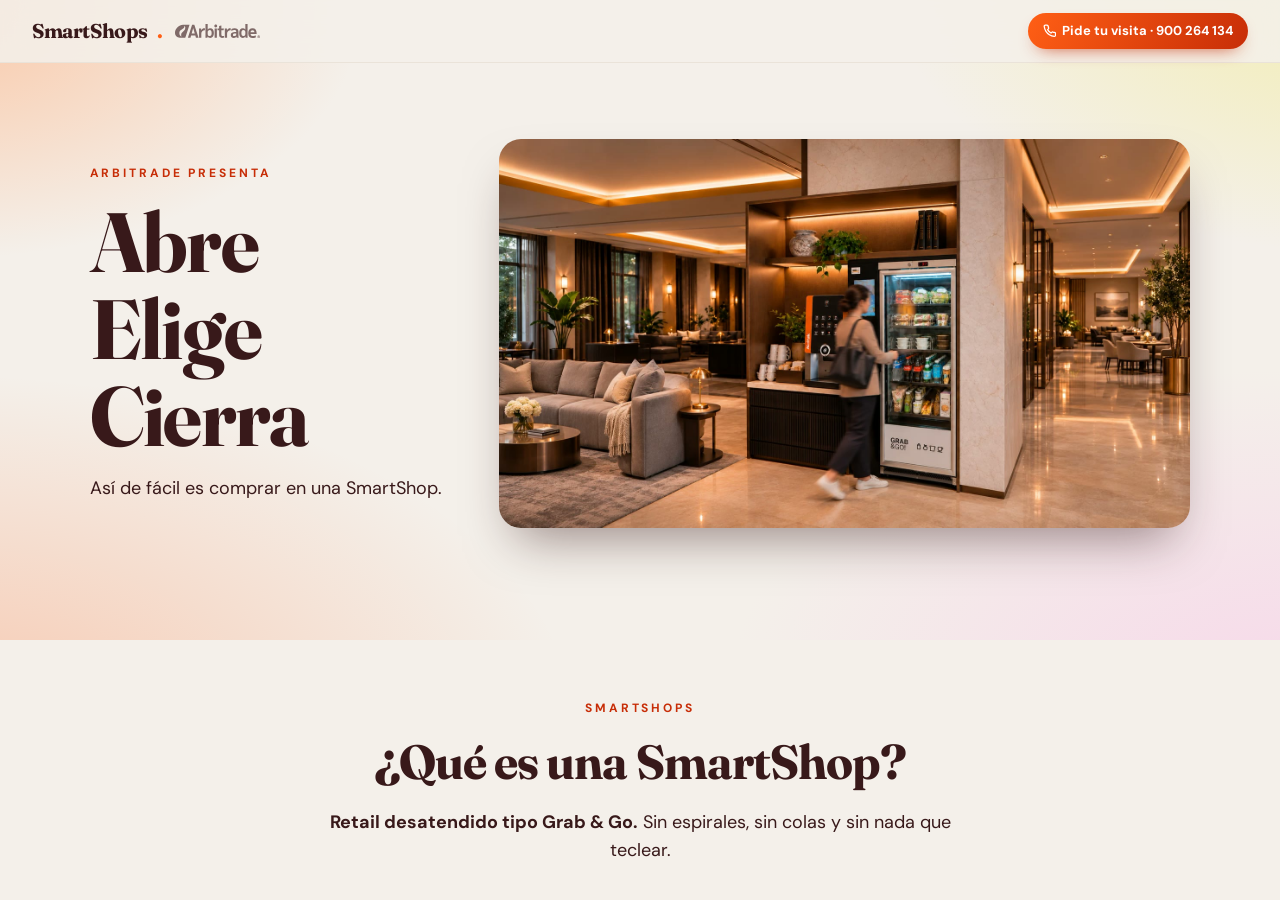
==== commit e4124289: "Auditoria, tanda 2: boton de llamada tactil y carga de imagenes de la galeria - Boton de llamada de " ====
--- a/index.html
+++ b/index.html
@@ -19,7 +19,8 @@
 <meta property="og:description" content="Abre con tarjeta o móvil, coge lo que quieras y cierra. El sistema de básculas lo detecta todo y cobra automáticamente.">
 <meta property="og:locale" content="es_ES">
 <!-- 1200x630 (1,91:1), la proporcion que usan LinkedIn, WhatsApp y Facebook:
-     un recorte de pv-office-empresa.jpg. -->
+     un recorte de una foto de office que ya no esta en la galeria (esta en el
+     historial de git como pv-office-empresa.jpg). -->
 <meta property="og:image" content="https://bprats-prog.github.io/smartshop-landing/assets/img/og-smartshops.jpg">
 <meta property="og:image:width" content="1200">
 <meta property="og:image:height" content="630">
@@ -69,10 +70,13 @@
   </a>
   <!-- La barra deja de mandar a leer condiciones y pasa a llamar. El número va
        visible a partir de 700 px: en un escritorio un enlace tel: no siempre
-       hace nada, y ahí lo útil es poder leerlo y marcarlo a mano. -->
+       hace nada, y ahí lo útil es poder leerlo y marcarlo a mano. En móvil, el
+       texto es "Llámanos": "Pide tu visita" prometía un trámite y lo que
+       hace el botón es llamar. -->
   <a class="barra-cta" href="tel:+34900264134" data-tel-enlace>
     <svg viewBox="0 0 24 24" fill="none" stroke="currentColor" stroke-width="2.2" stroke-linecap="round" stroke-linejoin="round" aria-hidden="true"><path d="M22 16.92v3a2 2 0 0 1-2.18 2 19.79 19.79 0 0 1-8.63-3.07 19.5 19.5 0 0 1-6-6 19.79 19.79 0 0 1-3.07-8.67A2 2 0 0 1 4.11 2h3a2 2 0 0 1 2 1.72c.13.96.36 1.9.7 2.81a2 2 0 0 1-.45 2.11L8.09 9.91a16 16 0 0 0 6 6l1.27-1.27a2 2 0 0 1 2.11-.45c.9.34 1.85.57 2.81.7A2 2 0 0 1 22 16.92Z"/></svg>
-    Pide tu visita<span class="barra-num"> · <span data-telefono>900 264 134</span></span>
+    <span class="barra-corto">Llámanos</span>
+    <span class="barra-largo">Pide tu visita<span class="barra-num"> · <span data-telefono>900 264 134</span></span></span>
   </a>
 </header>
 <div class="progreso" aria-hidden="true"></div>
@@ -349,7 +353,7 @@
   <!-- ============ 8 · PUNTOS DE VENTA ============ -->
   <section class="pantalla" id="puntos-venta" tabindex="-1" aria-labelledby="t-puntos-venta">
     <p class="kicker entra">Así puede integrarse una SmartShop en tu espacio</p>
-    <h2 class="titular entra" id="t-puntos-venta">Así queda en su sitio</h2>
+    <h2 class="titular entra" id="t-puntos-venta">Mira cómo queda</h2>
     <!-- El carrusel lo monta app.js a partir de datos.js: una foto por vista,
          con flechas y puntos. Para añadir fotos basta con añadirlas a la lista
          galeria de datos.js; los puntos y los topes de las flechas se calculan
@@ -361,13 +365,12 @@
            cambiar la otra. -->
       <noscript>
         <div class="galeria-estatica">
-          <img src="assets/img/pv-oficina-bascula.jpg" width="933" height="525" loading="lazy" alt="Dos SmartShops de básculas en la zona de descanso de una oficina, con butacas azules; una persona abre una de las puertas">
+          <img src="assets/img/pv-oficina-vending.jpg" width="1600" height="900" loading="lazy" alt="Zona de café de una oficina con una SmartShop encastrada junto a una máquina de vending de snacks y una cafetera">
           <img src="assets/img/pv-hotel-cafe.jpg" width="1122" height="701" loading="lazy" alt="Rincón de hotel con máquina de café y una SmartShop encastrada en un mueble de madera, junto a la zona de sofás">
           <img src="assets/img/pv-coworking.jpg" width="1400" height="1048" loading="lazy" alt="Máquina de café y SmartShop en un espacio de coworking, con personas trabajando con portátiles al fondo">
-          <img src="assets/img/pv-office-empresa.jpg" width="1900" height="1329" loading="lazy" alt="SmartShop instalada junto al office de una oficina, encastrada en un mueble negro">
           <img src="assets/img/pv-hotel-grabandgo.jpg" width="1600" height="1029" loading="lazy" alt="Rincón Grab and Go de un hotel con dos SmartShops, cafetera y jardín vertical">
           <img src="assets/img/pv-oficina-maurice.jpg" width="1536" height="1024" loading="lazy" alt="Rincón de office con una SmartShop encastrada junto a una máquina de café y una pared vegetal con el rótulo Maurice">
-          <img src="assets/img/pv-oficina-vending.jpg" width="1600" height="900" loading="lazy" alt="Zona de café de una oficina con una SmartShop encastrada junto a una máquina de vending de snacks y una cafetera">
+          <img src="assets/img/pv-sala-ametller.jpg" width="1600" height="1200" loading="lazy" alt="Sala con dos máquinas de vending de Arbitrade, una máquina de café con pantalla y la nevera del modelo Ametller Origen">
         </div>
       </noscript>
     </div>
@@ -395,7 +398,7 @@
     <div class="botones entra">
       <a class="btn btn-primario" href="tel:+34900264134" data-tel-enlace>
         <svg viewBox="0 0 24 24" fill="none" stroke="currentColor" stroke-width="2" stroke-linecap="round" stroke-linejoin="round" aria-hidden="true"><path d="M22 16.92v3a2 2 0 0 1-2.18 2 19.79 19.79 0 0 1-8.63-3.07 19.5 19.5 0 0 1-6-6 19.79 19.79 0 0 1-3.07-8.67A2 2 0 0 1 4.11 2h3a2 2 0 0 1 2 1.72c.13.96.36 1.9.7 2.81a2 2 0 0 1-.45 2.11L8.09 9.91a16 16 0 0 0 6 6l1.27-1.27a2 2 0 0 1 2.11-.45c.9.34 1.85.57 2.81.7A2 2 0 0 1 22 16.92Z"/></svg>
-        <span class="btn-etiqueta">Llama a tu comercial · <span class="btn-num" data-telefono>900 264 134</span></span>
+        <span class="btn-etiqueta">Llama y concertamos tu visita · <span class="btn-num" data-telefono>900 264 134</span></span>
       </a>
     </div>
   </section>
--- a/assets/css/arbitrade.css
+++ b/assets/css/arbitrade.css
@@ -1540,8 +1540,16 @@
 }
 .barra-cta svg{height:1.05em; width:auto; flex:none}
 .barra-num{white-space:nowrap}
+.barra-corto{display:none}
 @media (max-width:699px){
-  .barra-num{display:none}
+  .barra-num, .barra-largo{display:none}
+  .barra-corto{display:inline}
+}
+/* Zona tactil: 44 px de alto como minimo (antes 30 px con letra de 11 px, el
+   boton mas importante de la pagina y el mas pequeno). Aplica en movil y en
+   cualquier pantalla tactil. */
+@media (max-width:699px), (pointer:coarse){
+  .barra-cta{min-height:44px; font-size:14px; padding:.4em 1.2em}
 }
 
 /* El cierre se queda en titular, una frase y el boton. Sin la lista ni el
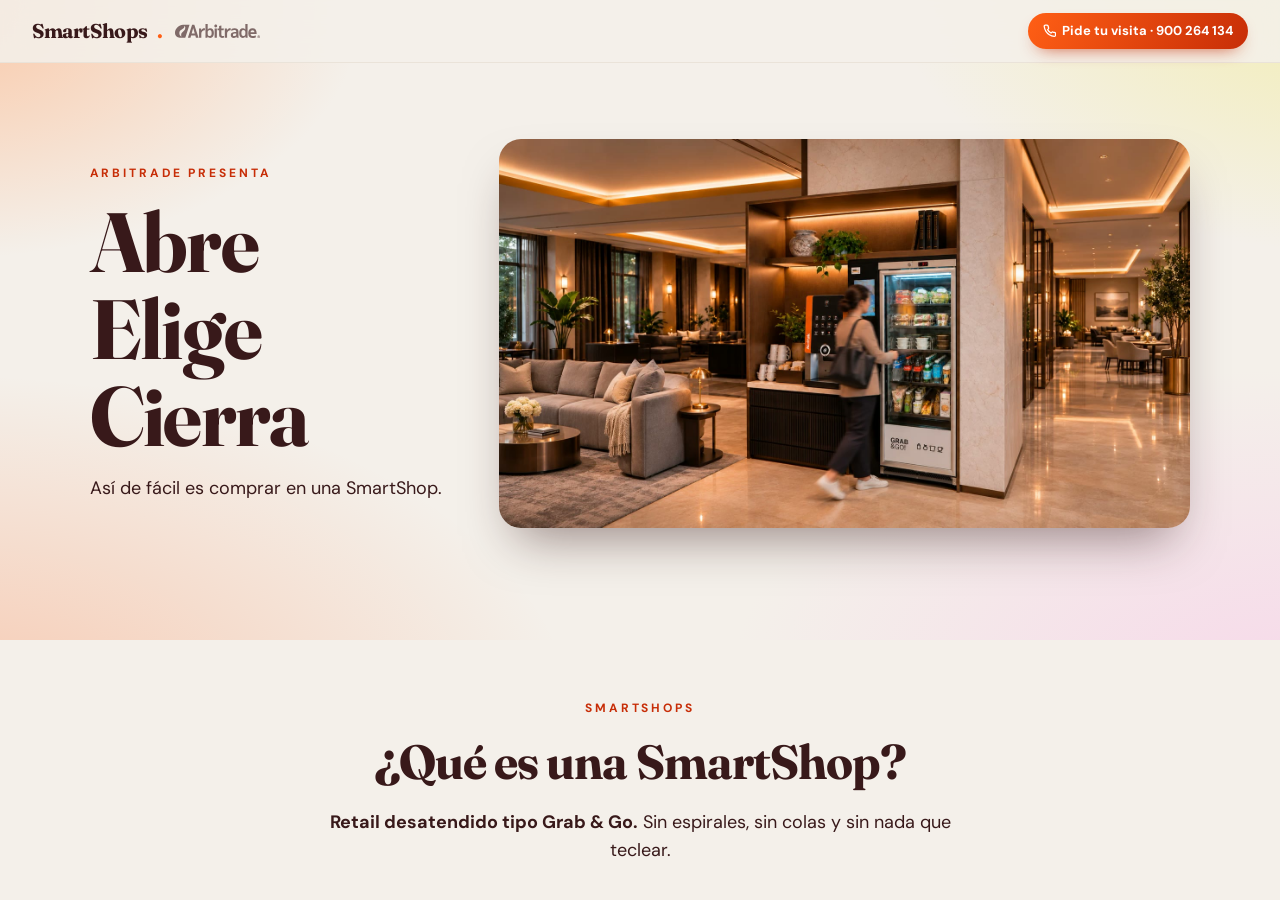
==== commit 961d469a: "Auditoria, tanda 3: las fuentes se alojan en la propia web DM Sans y Fraunces (subconjunto latino, w" ====
--- a/index.html
+++ b/index.html
@@ -43,9 +43,11 @@
 }
 </script>
 
-<link rel="preconnect" href="https://fonts.googleapis.com">
-<link rel="preconnect" href="https://fonts.gstatic.com" crossorigin>
-<link href="https://fonts.googleapis.com/css2?family=DM+Sans:wght@400;500;600;700&family=Fraunces:opsz,wght@9..144,400;9..144,600;9..144,700&display=swap" rel="stylesheet">
+<!-- Las fuentes van en la propia web (assets/fonts): la pagina ya no llama a
+     Google al cargarse. Se precargan porque son lo primero que pinta el texto
+     (crossorigin es obligatorio en las fuentes, aunque sean del mismo origen). -->
+<link rel="preload" href="assets/fonts/fraunces-latin.woff2" as="font" type="font/woff2" crossorigin>
+<link rel="preload" href="assets/fonts/dm-sans-latin.woff2" as="font" type="font/woff2" crossorigin>
 <link rel="stylesheet" href="assets/css/arbitrade.css">
 <script>
 /* La animacion de entrada solo se activa si el script principal confirma que
--- a/assets/css/arbitrade.css
+++ b/assets/css/arbitrade.css
@@ -2,6 +2,19 @@
    SmartShops Arbitrade — sistema visual compartido
    Paleta y tipografia heredadas de la identidad Arbitrade.
    ============================================================ */
+
+/* Fuentes alojadas en la web (ver assets/fonts/LICENCIA.txt). Cada archivo es
+   una fuente variable que cubre todos los pesos que se usan (400 a 700);
+   Fraunces ademas lleva el eje de tamano optico (opsz), que el CSS fija mas
+   abajo con font-variation-settings. Solo el subconjunto latino. */
+@font-face{
+  font-family:"DM Sans"; font-style:normal; font-weight:400 700; font-display:swap;
+  src:url("../fonts/dm-sans-latin.woff2") format("woff2");
+}
+@font-face{
+  font-family:"Fraunces"; font-style:normal; font-weight:400 700; font-display:swap;
+  src:url("../fonts/fraunces-latin.woff2") format("woff2");
+}
 
 :root{
   /* Paleta Arbitrade — claro (halos/gradientes) · base · oscuro (texto/sombras) */
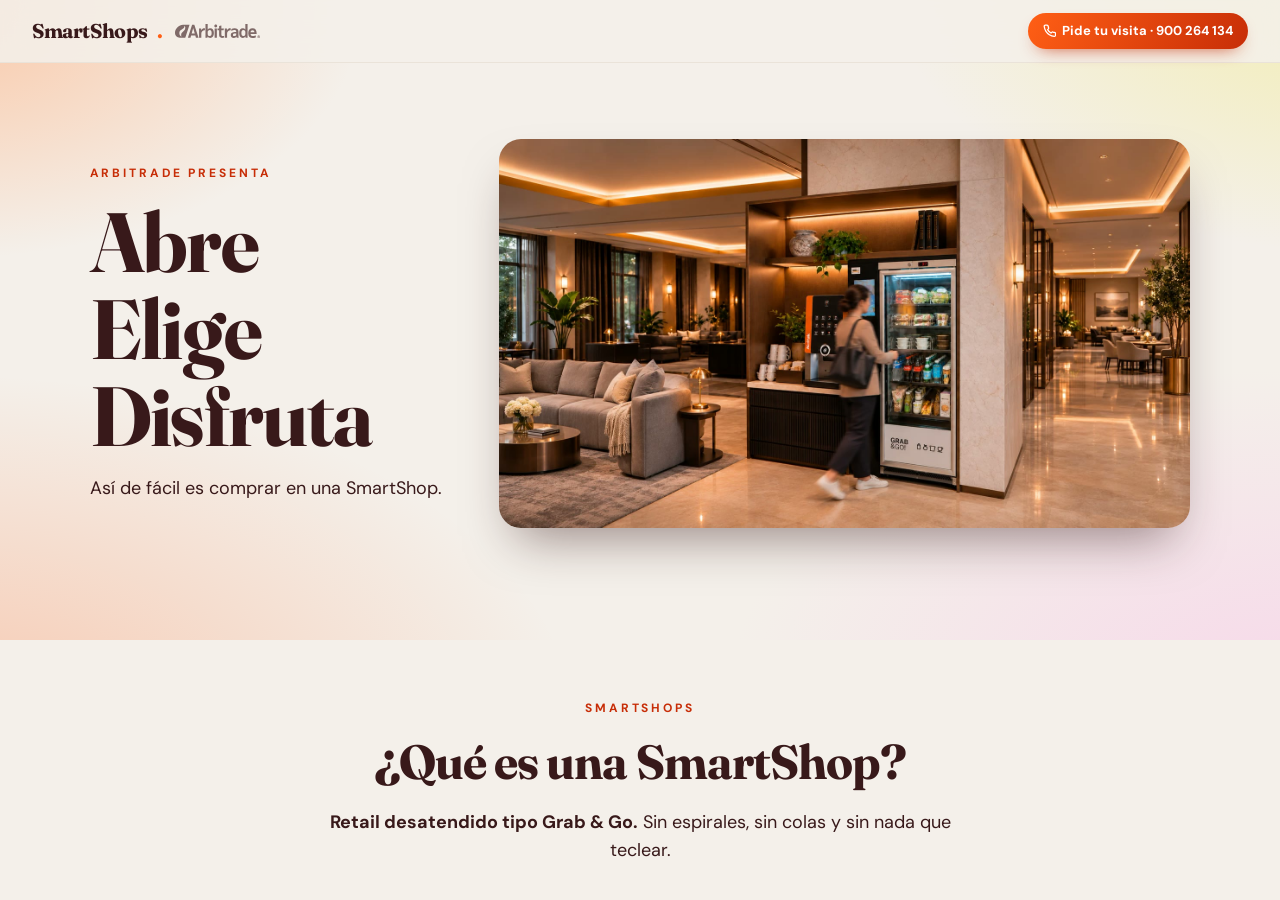
==== commit 6c056d64: "Portada: el titular pasa a "Abre. Elige. Disfruta." Cambia la tercera frase de "Cierra" por "Disfrut" ====
--- a/index.html
+++ b/index.html
@@ -95,8 +95,8 @@
       <!-- Tres frases, tres lineas (cada una en su .frase, que es un bloque): el
            titular se lee como los tres pasos de la SmartShop. Los puntos van en
            .solo-lector: no se ven, pero un lector de pantalla lee "Abre. Elige.
-           Cierra." con sus pausas. -->
-      <h1 class="titular entra" id="t-portada"><span class="frase">Abre<span class="solo-lector">.</span></span> <span class="frase">Elige<span class="solo-lector">.</span></span> <span class="frase">Cierra<span class="solo-lector">.</span></span></h1>
+           Disfruta." con sus pausas. -->
+      <h1 class="titular entra" id="t-portada"><span class="frase">Abre<span class="solo-lector">.</span></span> <span class="frase">Elige<span class="solo-lector">.</span></span> <span class="frase">Disfruta<span class="solo-lector">.</span></span></h1>
       <p class="apoyo entra">Así de fácil es comprar en una SmartShop.</p>
     </div>
     <!-- Es lo primero que se ve: sin carga perezosa y con prioridad alta. La foto
@@ -405,6 +405,21 @@
     </div>
   </section>
 
+  <!-- Pie legal. Los tres textos son los de la web de Arbitrade (arbitrade.es),
+       donde constan los datos del titular (art. 10 de la LSSI-CE), la politica
+       de privacidad y la de cookies. Se abren en pestana nueva para no sacar al
+       visitante de la landing. No es una .pantalla: no entra en el recorrido.
+       role="contentinfo" explicito porque, dentro de <main>, un <footer> no lo
+       es por defecto. -->
+  <footer class="pie" role="contentinfo">
+    <p class="legal">Arbitrade · ALLIANCE VENDING S.L.U.</p>
+    <nav class="pie-enlaces" aria-label="Información legal">
+      <a href="https://arbitrade.es/aviso-legal/" target="_blank" rel="noopener">Aviso legal</a>
+      <a href="https://arbitrade.es/politica-de-privacidad/" target="_blank" rel="noopener">Política de privacidad</a>
+      <a href="https://arbitrade.es/cookies/" target="_blank" rel="noopener">Cookies</a>
+    </nav>
+  </footer>
+
 </main>
 
 <!-- Visor de fotos a pantalla completa -->
--- a/assets/css/arbitrade.css
+++ b/assets/css/arbitrade.css
@@ -456,14 +456,15 @@
        fija tapa el titulo del bloque que los recibe. ---- */
 #modelos{scroll-margin-top:var(--barra)}
 
-/* ---- Pie ---- */
+/* ---- Pie legal: titular y tres enlaces a los textos de arbitrade.es ---- */
 .pie{
   background:var(--ink); color:#fff; text-align:center;
-  padding:clamp(28px,5vh,52px) clamp(20px,5vw,64px);
-  display:flex; flex-direction:column; align-items:center; gap:14px;
-}
-.pie a{color:var(--naranja-l)}
-.pie .legal{font-size:clamp(10.5px,1.05vw,12.5px); color:rgba(255,255,255,.72); max-width:70ch; line-height:1.5}
+  padding:clamp(22px,4vh,34px) clamp(20px,5vw,64px) clamp(26px,5vh,40px);
+  display:flex; flex-direction:column; align-items:center; gap:10px;
+}
+.pie a{color:var(--naranja-l); text-underline-offset:3px}
+.pie .legal{margin:0; font-size:13px; color:rgba(255,255,255,.78); max-width:70ch; line-height:1.5}
+.pie-enlaces{display:flex; flex-wrap:wrap; justify-content:center; gap:6px 22px; font-size:13px}
 
 /* ============================================================
    MOVILES BAJOS (iPhone SE y similares)
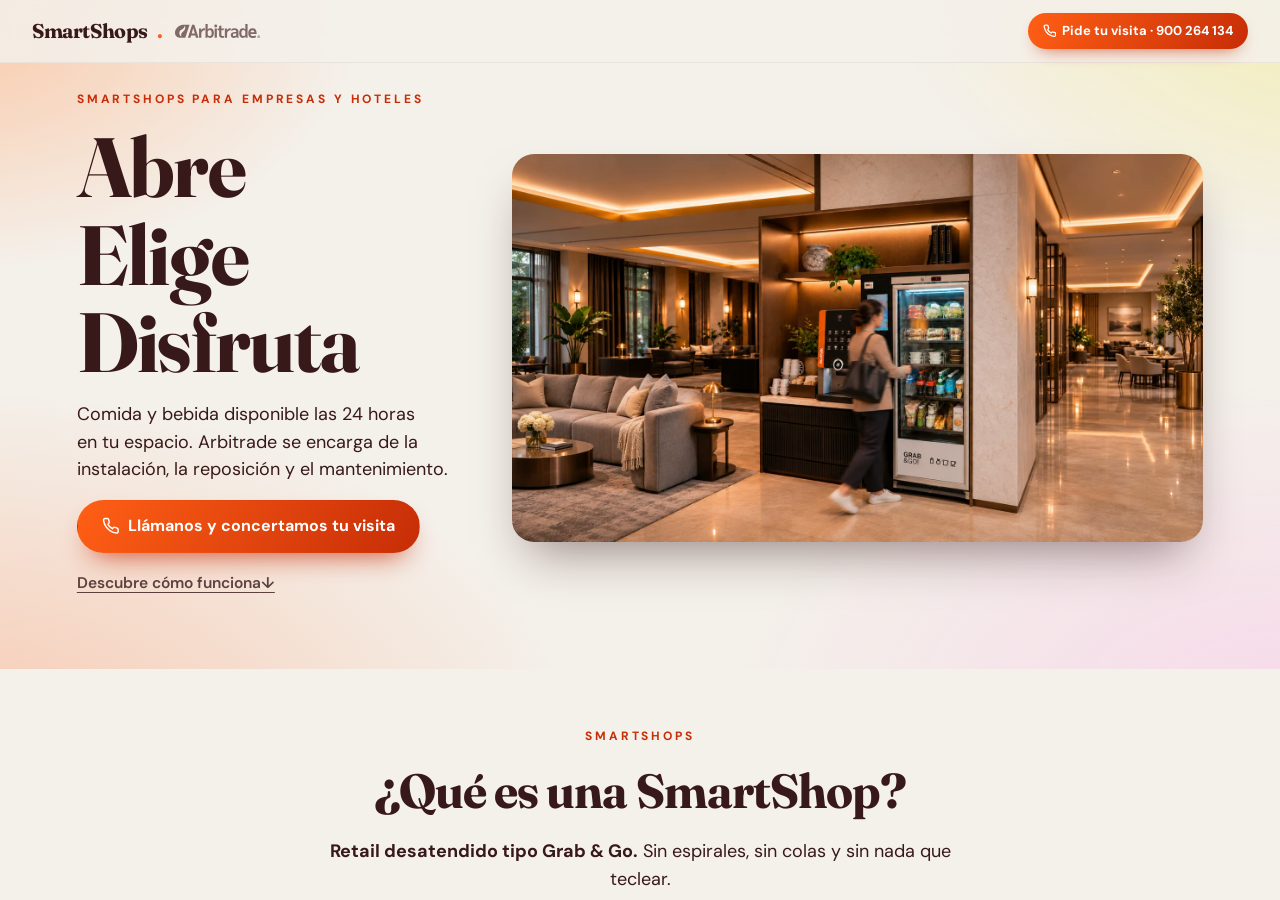
==== commit 0c87d396: "Estructura del wireframe B2B: orden, portada, gestión, contratación y modelos - Orden: Qué es > Qué " ====
--- a/index.html
+++ b/index.html
@@ -91,13 +91,23 @@
          columnas —mensaje a la izquierda, imagen a la derecha— y en movil se
          apile: texto arriba, imagen debajo. -->
     <div class="portada-texto">
-      <p class="kicker entra">Arbitrade presenta</p>
+      <p class="kicker entra">SmartShops para empresas y hoteles</p>
       <!-- Tres frases, tres lineas (cada una en su .frase, que es un bloque): el
            titular se lee como los tres pasos de la SmartShop. Los puntos van en
            .solo-lector: no se ven, pero un lector de pantalla lee "Abre. Elige.
            Disfruta." con sus pausas. -->
       <h1 class="titular entra" id="t-portada"><span class="frase">Abre<span class="solo-lector">.</span></span> <span class="frase">Elige<span class="solo-lector">.</span></span> <span class="frase">Disfruta<span class="solo-lector">.</span></span></h1>
-      <p class="apoyo entra">Así de fácil es comprar en una SmartShop.</p>
+      <p class="apoyo entra">Comida y bebida disponible las 24 horas en tu espacio. Arbitrade se encarga de la instalación, la reposición y el mantenimiento.</p>
+      <!-- El botón llama, igual que el de la barra y el del cierre: no hay
+           formulario, así que no se promete uno ("Solicitar una visita" sería
+           un botón que no solicita nada). El enlace lleva al recorrido. -->
+      <div class="portada-acciones entra">
+        <a class="btn btn-primario" href="tel:+34900264134" data-tel-enlace>
+          <svg viewBox="0 0 24 24" fill="none" stroke="currentColor" stroke-width="2" stroke-linecap="round" stroke-linejoin="round" aria-hidden="true"><path d="M22 16.92v3a2 2 0 0 1-2.18 2 19.79 19.79 0 0 1-8.63-3.07 19.5 19.5 0 0 1-6-6 19.79 19.79 0 0 1-3.07-8.67A2 2 0 0 1 4.11 2h3a2 2 0 0 1 2 1.72c.13.96.36 1.9.7 2.81a2 2 0 0 1-.45 2.11L8.09 9.91a16 16 0 0 0 6 6l1.27-1.27a2 2 0 0 1 2.11-.45c.9.34 1.85.57 2.81.7A2 2 0 0 1 22 16.92Z"/></svg>
+          <span class="btn-etiqueta">Llámanos y concertamos tu visita</span>
+        </a>
+        <a class="enlace-bajar" href="#como-funciona">Descubre cómo funciona <span aria-hidden="true">↓</span></a>
+      </div>
     </div>
     <!-- Es lo primero que se ve: sin carga perezosa y con prioridad alta. La foto
          es 16:9 y la caja tiene su misma proporcion (ver .portada-media img en
@@ -141,174 +151,7 @@
     </div>
   </section>
 
-  <!-- ============ 2 · CÓMO FUNCIONA ============ -->
-  <section class="pantalla" id="como-funciona" tabindex="-1" aria-labelledby="t-como-funciona">
-    <p class="kicker entra">Paso a paso</p>
-    <h2 class="titular entra" id="t-como-funciona">¿Cómo funciona?</h2>
-    <div class="pasos">
-      <div class="paso ac-naranja entra">
-        <div class="foto"><img src="assets/img/pv-desbloqueo-movil.jpg" width="320" height="320" loading="lazy" decoding="async" alt="Persona acercando el móvil al lector de la puerta"></div>
-        <div class="texto">
-          <b><span class="num">1</span> Acerca la tarjeta al lector</b>
-          <span>Vale la tarjeta bancaria, el <span lang="en">wallet</span> del móvil o la app.</span>
-        </div>
-      </div>
-      <div class="paso ac-azul entra">
-        <div class="foto"><img src="assets/img/pv-lector-pantalla.jpg" width="320" height="320" loading="lazy" decoding="async" alt="Pantalla de la SmartShop confirmando la autorización"></div>
-        <div class="texto">
-          <b><span class="num">2</span> Se preautoriza un importe</b>
-          <span>No se cobra: se retiene, como en las gasolineras.</span>
-        </div>
-      </div>
-      <div class="paso ac-verde entra">
-        <div class="foto"><img src="assets/img/pv-fila-smartshops.jpg" width="320" height="320" loading="lazy" decoding="async" alt="Persona cogiendo un producto de la SmartShop con la puerta abierta"></div>
-        <div class="texto">
-          <b><span class="num">3</span> Se desbloquea la puerta</b>
-          <span>Sin límite de unidades ni de tamaño de producto.</span>
-        </div>
-      </div>
-      <div class="paso ac-rosa entra">
-        <div class="foto"><img src="assets/img/pv-puerta-abierta-carrito.jpg" width="320" height="320" loading="lazy" decoding="async" alt="Pantalla mostrando el carrito con el producto retirado y su importe"></div>
-        <div class="texto">
-          <b><span class="num">4</span> Cierras la puerta y ya está</b>
-          <span>Cobra el importe exacto y te muestra el resumen.</span>
-        </div>
-      </div>
-    </div>
-  </section>
-
-  <!-- ============ 3 · LOS DOS MODELOS ============ -->
-  <!-- Dos tarjetas (foto y dos lineas) y, debajo de cada una, un bloque que
-       desarrolla el modelo. El de Ametller lleva el video, con selector de
-       idioma. Ya no hay pestañas: los dos modelos se ven a la vez para poder
-       compararlos.
-       Esta pantalla es ALTA a proposito (no cabe en 100svh) y no pasa nada: el
-       recorrido ya trata las pantallas mas altas que el viewport, tanto con el
-       teclado como con el scroll. Aqui si puede llevar .entra en cualquier
-       sitio: nada esta oculto. -->
-  <section class="pantalla" id="productos" tabindex="-1" aria-labelledby="t-productos">
-    <p class="kicker entra">Gama y modelos</p>
-    <h2 class="titular entra" id="t-productos">Dos modelos. La misma gestión.</h2>
-    <p class="apoyo entra">
-      En ambos casos, Arbitrade se encarga de la instalación, la puesta en
-      marcha, la reposición y el mantenimiento. Tú eliges el tipo de surtido
-      que mejor encaja en tu espacio.
-    </p>
-
-    <!-- Dos bloques, uno encima del otro, cada modelo en el suyo. Cada bloque
-         lleva, en este orden: foto, nombre y resumen, el desarrollo (lista y
-         video) y el boton de la presentacion. En escritorio la foto, el texto y
-         el boton van a la izquierda y el desarrollo a la derecha (la rejilla
-         los coloca por areas); en movil, una columna con este mismo orden. -->
-    <div class="modelos-pila">
-
-      <!-- ---- Modelo Arbitrade ---- -->
-      <article class="modelo entra" id="modelo-arbitrade" aria-labelledby="n-arbitrade">
-        <figure class="modelo-foto" data-foto-modelo="autogestion">
-          <img src="assets/img/gama-productos.jpg" width="1492" height="746" loading="lazy" decoding="async"
-               alt="Surtido de una SmartShop: chocolatinas, un bol de ensalada, un yogur con frutos rojos, un sándwich de jamón y queso, un tarro de yogur natural, jamón serrano, patatas fritas, dos aguas embotelladas y dos refrescos.">
-        </figure>
-        <div class="modelo-texto">
-          <h3 class="modelo-nombre" id="n-arbitrade">Modelo Arbitrade</h3>
-          <p class="modelo-resumen">
-            Elegimos contigo los productos y revisamos el planograma, de
-            pequeños snacks a platos de gran tamaño.
-          </p>
-        </div>
-        <div class="modelo-detalle">
-          <h4>Un surtido que diseñamos contigo</h4>
-          <!-- Mismo esquema que el bloque de Ametller: lista a un lado y un
-               video vertical al otro. El video es el Short que antes abria la
-               portada (YouTube, solo se carga al pulsar). -->
-          <div class="detalle-cuerpo">
-            <ul class="detalle-lista">
-              <li><b>Más de 30 variedades.</b> Frescos, bebidas, snacks y platos preparados.</li>
-              <li><b>Adaptado a tu espacio.</b> Nos adaptamos a las necesidades de tu empresa.</li>
-              <li><b>Comida real, sin personal.</b> Disponible las 24 horas, sin servicio de restauración.</li>
-            </ul>
-            <div class="detalle-media">
-              <button class="video" type="button" data-video="entornoLaboral" aria-label="Ver el vídeo del modelo Arbitrade">
-                <span class="play">
-                  <span>
-                    <svg viewBox="0 0 24 24" fill="currentColor" aria-hidden="true"><path d="M8 5v14l11-7Z"/></svg>
-                  </span>
-                </span>
-              </button>
-              <!-- Sin JavaScript el boton de arriba no hace nada (el CSS lo
-                   oculta): se ofrece el enlace directo a YouTube. -->
-              <noscript>
-                <a class="btn btn-secundario" href="https://www.youtube.com/watch?v=8QLeAxdFQgw" target="_blank" rel="noopener">Ver el vídeo en YouTube</a>
-              </noscript>
-            </div>
-          </div>
-        </div>
-        <a class="btn btn-secundario modelo-boton" href="https://docs.google.com/presentation/d/1x56L3mKWzkHD5oDqd1VOCkv04t1oXbut5fmfln7MAjk/preview" target="_blank" rel="noopener" data-presentacion="autogestion">
-          <span class="etiqueta-presentacion">Descubre el modelo Arbitrade</span>
-          <svg viewBox="0 0 24 24" fill="none" stroke="currentColor" stroke-width="2" stroke-linecap="round" stroke-linejoin="round" aria-hidden="true"><path d="M15 3h6v6"/><path d="M10 14 21 3"/><path d="M18 13v6a2 2 0 0 1-2 2H5a2 2 0 0 1-2-2V8a2 2 0 0 1 2-2h6"/></svg>
-        </a>
-      </article>
-
-      <!-- ---- Modelo Ametller Origen ---- -->
-      <article class="modelo entra" id="modelo-ametller" aria-labelledby="n-ametller">
-        <figure class="modelo-foto" data-foto-modelo="ametller">
-          <img src="assets/img/gama-ametller.jpg" width="1488" height="744" loading="lazy" decoding="async"
-               alt="Surtido del modelo Ametller Origen: macarrones boloñesa, un plato único de salmón con cuscús y verduras, arroz con verduras al curry verde, un bol de macarrones, una crema de verduras, un tomate y un gazpacho embotellado.">
-        </figure>
-        <div class="modelo-texto">
-          <h3 class="modelo-nombre" id="n-ametller">Modelo Ametller Origen</h3>
-          <p class="modelo-resumen">
-            Platos, cremas, ensaladas, yogures y kéfir de una marca
-            consolidada, completados por Arbitrade.
-          </p>
-        </div>
-        <div class="modelo-detalle">
-          <h4>Ametller Origen en tu SmartShop</h4>
-          <div class="detalle-cuerpo">
-            <ul class="detalle-lista">
-              <li><b>Una oferta reconocible.</b> Productos de una marca valorada por el consumidor.</li>
-              <li><b>Al precio de sus tiendas.</b> Los productos de Ametller cuestan lo mismo que en sus tiendas físicas.</li>
-              <li><b>Un único planograma.</b> Diseñamos y revisamos juntos el surtido de Ametller y el de Arbitrade.</li>
-            </ul>
-
-            <!-- El video del modelo, en dos idiomas. El <video> va escrito aqui con
-                 el español, asi se reproduce aunque no cargue el script. app.js
-                 añade el selector y cambia el archivo; las claves de data-idioma
-                 son las de "videos" en datos.js. El selector solo existe con el
-                 script vivo (app-ok). -->
-            <div class="video-modelo detalle-media" data-video-modelo>
-              <div class="idiomas" role="group" aria-label="Idioma del vídeo" data-idiomas>
-                <button type="button" data-idioma="es" lang="es" aria-pressed="true">Español</button>
-                <button type="button" data-idioma="ca" lang="ca" aria-pressed="false">Català</button>
-              </div>
-              <!-- Mismo componente .video que el Short del bloque de Arbitrade, para
-                   que los dos videos se vean y se lean igual. El play de encima es
-                   decorativo y solo existe con el script vivo; los controles
-                   nativos del <video> (y su teclado) hacen el resto. -->
-              <div class="video">
-                <video class="video-modelo-player" data-video-player controls playsinline preload="none"
-                       poster="assets/img/poster-ametller-origen.jpg"
-                       src="assets/video/ametller-origen-es.mp4"
-                       aria-label="Vídeo del modelo Ametller Origen, en español"></video>
-                <span class="play" aria-hidden="true">
-                  <span>
-                    <svg viewBox="0 0 24 24" fill="currentColor" aria-hidden="true"><path d="M8 5v14l11-7Z"/></svg>
-                  </span>
-                </span>
-              </div>
-            </div>
-          </div>
-        </div>
-        <a class="btn btn-secundario modelo-boton" href="https://docs.google.com/presentation/d/1snA9x6OPckMfcblX6bZ9dxsgJNU4aM3cipMY53DxbmA/preview" target="_blank" rel="noopener" data-presentacion="ametller">
-          <span class="etiqueta-presentacion">Descubre el modelo Ametller Origen</span>
-          <svg viewBox="0 0 24 24" fill="none" stroke="currentColor" stroke-width="2" stroke-linecap="round" stroke-linejoin="round" aria-hidden="true"><path d="M15 3h6v6"/><path d="M10 14 21 3"/><path d="M18 13v6a2 2 0 0 1-2 2H5a2 2 0 0 1-2-2V8a2 2 0 0 1 2-2h6"/></svg>
-        </a>
-      </article>
-    </div>
-
-    <p class="nota entra">Imágenes orientativas.</p>
-  </section>
-
-  <!-- ============ 5 · QUÉ APORTA ============ -->
+  <!-- ============ 2 · QUÉ APORTA ============ -->
   <section class="pantalla" id="beneficios" tabindex="-1" aria-labelledby="t-beneficios">
     <p class="kicker entra">Ventajas únicas</p>
     <h2 class="titular entra" id="t-beneficios">¿Qué aporta a tu empresa?</h2>
@@ -350,9 +193,191 @@
       </article>
     </div>
     </div>
-  </section>
-
-  <!-- ============ 8 · PUNTOS DE VENTA ============ -->
+
+    <!-- Lo que el cliente no tiene que hacer. En el wireframe B2B es el cierre
+         de "qué aporta": cuatro tareas, una fila. La misma idea está en una
+         frase de la pantalla de los modelos; aquí es lo primero que se ve. -->
+    <div class="gestion entra">
+      <h3 class="gestion-titulo">De la gestión nos ocupamos nosotros</h3>
+      <ul class="gestion-lista">
+        <li><span class="gestion-icono" aria-hidden="true"><svg viewBox="0 0 24 24" fill="none" stroke="currentColor" stroke-width="1.5" stroke-linecap="round" stroke-linejoin="round"><path d="M14.7 6.3a1 1 0 0 0 0 1.4l1.6 1.6a1 1 0 0 0 1.4 0l3.77-3.77a6 6 0 0 1-7.94 7.94l-6.91 6.91a2.12 2.12 0 0 1-3-3l6.91-6.91a6 6 0 0 1 7.94-7.94l-3.76 3.76z"/></svg></span><span>Instalación</span></li>
+        <li><span class="gestion-icono" aria-hidden="true"><svg viewBox="0 0 24 24" fill="none" stroke="currentColor" stroke-width="1.5" stroke-linecap="round" stroke-linejoin="round"><path d="m15 11-1 9"/><path d="m19 11-4-7"/><path d="M2 11h20"/><path d="m3.5 11 1.6 7.4a2 2 0 0 0 2 1.6h9.8a2 2 0 0 0 2-1.6l1.7-7.4"/><path d="M4.5 15.5h15"/><path d="m5 11 4-7"/><path d="m9 11 1 9"/></svg></span><span>Surtido</span></li>
+        <li><span class="gestion-icono" aria-hidden="true"><svg viewBox="0 0 24 24" fill="none" stroke="currentColor" stroke-width="1.5" stroke-linecap="round" stroke-linejoin="round"><path d="M3 12a9 9 0 0 1 9-9 9.75 9.75 0 0 1 6.74 2.74L21 8"/><path d="M21 3v5h-5"/><path d="M21 12a9 9 0 0 1-9 9 9.75 9.75 0 0 1-6.74-2.74L3 16"/><path d="M8 16H3v5"/></svg></span><span>Reposición</span></li>
+        <li><span class="gestion-icono" aria-hidden="true"><svg viewBox="0 0 24 24" fill="none" stroke="currentColor" stroke-width="1.5" stroke-linecap="round" stroke-linejoin="round"><path d="M20 13c0 5-3.5 7.5-7.66 8.95a1 1 0 0 1-.67-.01C7.5 20.5 4 18 4 13V6a1 1 0 0 1 1-1c2 0 4.5-1.2 6.24-2.72a1.17 1.17 0 0 1 1.52 0C14.51 3.81 17 5 19 5a1 1 0 0 1 1 1z"/><path d="m9 12 2 2 4-4"/></svg></span><span>Mantenimiento</span></li>
+      </ul>
+    </div>
+  </section>
+
+  <!-- ============ 3 · CÓMO FUNCIONA ============ -->
+  <section class="pantalla" id="como-funciona" tabindex="-1" aria-labelledby="t-como-funciona">
+    <p class="kicker entra">Paso a paso</p>
+    <h2 class="titular entra" id="t-como-funciona">¿Cómo funciona?</h2>
+    <div class="pasos">
+      <div class="paso ac-naranja entra">
+        <div class="foto"><img src="assets/img/pv-desbloqueo-movil.jpg" width="320" height="320" loading="lazy" decoding="async" alt="Persona acercando el móvil al lector de la puerta"></div>
+        <div class="texto">
+          <b><span class="num">1</span> Acerca la tarjeta al lector</b>
+          <span>Vale la tarjeta bancaria, el <span lang="en">wallet</span> del móvil o la app.</span>
+        </div>
+      </div>
+      <div class="paso ac-azul entra">
+        <div class="foto"><img src="assets/img/pv-lector-pantalla.jpg" width="320" height="320" loading="lazy" decoding="async" alt="Pantalla de la SmartShop confirmando la autorización"></div>
+        <div class="texto">
+          <b><span class="num">2</span> Se preautoriza un importe</b>
+          <span>No se cobra: se retiene, como en las gasolineras.</span>
+        </div>
+      </div>
+      <div class="paso ac-verde entra">
+        <div class="foto"><img src="assets/img/pv-fila-smartshops.jpg" width="320" height="320" loading="lazy" decoding="async" alt="Persona cogiendo un producto de la SmartShop con la puerta abierta"></div>
+        <div class="texto">
+          <b><span class="num">3</span> Se desbloquea la puerta</b>
+          <span>Sin límite de unidades ni de tamaño de producto.</span>
+        </div>
+      </div>
+      <div class="paso ac-rosa entra">
+        <div class="foto"><img src="assets/img/pv-puerta-abierta-carrito.jpg" width="320" height="320" loading="lazy" decoding="async" alt="Pantalla mostrando el carrito con el producto retirado y su importe"></div>
+        <div class="texto">
+          <b><span class="num">4</span> Cierras la puerta y ya está</b>
+          <span>Cobra el importe exacto y te muestra el resumen.</span>
+        </div>
+      </div>
+    </div>
+  </section>
+
+  <!-- ============ 4 · LOS DOS MODELOS ============ -->
+  <!-- Un bloque por modelo, con la estructura del wireframe B2B: el nombre
+       arriba; la foto (horizontal) y el video (vertical) a la misma altura; y
+       debajo el resumen con el boton de la presentacion a un lado y la lista al
+       otro. El de Ametller lleva el video con selector de idioma. Los dos
+       modelos se ven a la vez para poder compararlos.
+       Esta pantalla es ALTA a proposito (no cabe en 100svh) y no pasa nada: el
+       recorrido ya trata las pantallas mas altas que el viewport, tanto con el
+       teclado como con el scroll. Aqui si puede llevar .entra en cualquier
+       sitio: nada esta oculto. -->
+  <section class="pantalla" id="productos" tabindex="-1" aria-labelledby="t-productos">
+    <p class="kicker entra">Gama y modelos</p>
+    <h2 class="titular entra" id="t-productos">Dos modelos. La misma gestión.</h2>
+    <p class="apoyo entra">
+      En ambos casos, Arbitrade se encarga de la instalación, la puesta en
+      marcha, la reposición y el mantenimiento. Tú eliges el tipo de surtido
+      que mejor encaja en tu espacio.
+    </p>
+
+    <!-- Dos bloques, uno encima del otro. Cada bloque lleva, en este orden: el
+         nombre; los medios (.modelo-medios: foto y video); y el pie
+         (.modelo-pie: resumen con boton, y la lista). Desde 761 px los medios
+         van en dos columnas (la foto se estira a la altura del video) y el pie
+         tambien; por debajo, una columna con este mismo orden. -->
+    <div class="modelos-pila">
+
+      <!-- ---- Modelo Arbitrade ---- -->
+      <article class="modelo entra" id="modelo-arbitrade" aria-labelledby="n-arbitrade">
+        <h3 class="modelo-nombre" id="n-arbitrade">Modelo Arbitrade</h3>
+
+        <div class="modelo-medios">
+          <figure class="modelo-foto" data-foto-modelo="autogestion">
+            <img src="assets/img/gama-productos.jpg" width="1492" height="746" loading="lazy" decoding="async"
+                 alt="Surtido de una SmartShop: chocolatinas, un bol de ensalada, un yogur con frutos rojos, un sándwich de jamón y queso, un tarro de yogur natural, jamón serrano, patatas fritas, dos aguas embotelladas y dos refrescos.">
+          </figure>
+          <!-- El video es el Short que antes abria la portada (YouTube, solo se
+               carga al pulsar). -->
+          <div class="modelo-video">
+            <button class="video" type="button" data-video="entornoLaboral" aria-label="Ver el vídeo del modelo Arbitrade">
+              <span class="play">
+                <span>
+                  <svg viewBox="0 0 24 24" fill="currentColor" aria-hidden="true"><path d="M8 5v14l11-7Z"/></svg>
+                </span>
+              </span>
+            </button>
+            <!-- Sin JavaScript el boton de arriba no hace nada (el CSS lo
+                 oculta): se ofrece el enlace directo a YouTube. -->
+            <noscript>
+              <a class="btn btn-secundario" href="https://www.youtube.com/watch?v=8QLeAxdFQgw" target="_blank" rel="noopener">Ver el vídeo en YouTube</a>
+            </noscript>
+          </div>
+        </div>
+
+        <div class="modelo-pie">
+          <div class="modelo-texto">
+            <p class="modelo-resumen">
+              Elegimos contigo los productos y revisamos el planograma, de
+              pequeños snacks a platos de gran tamaño.
+            </p>
+            <a class="btn btn-secundario modelo-boton" href="https://docs.google.com/presentation/d/1x56L3mKWzkHD5oDqd1VOCkv04t1oXbut5fmfln7MAjk/preview" target="_blank" rel="noopener" data-presentacion="autogestion">
+              <span class="etiqueta-presentacion">Descubre el modelo Arbitrade</span>
+              <svg viewBox="0 0 24 24" fill="none" stroke="currentColor" stroke-width="2" stroke-linecap="round" stroke-linejoin="round" aria-hidden="true"><path d="M15 3h6v6"/><path d="M10 14 21 3"/><path d="M18 13v6a2 2 0 0 1-2 2H5a2 2 0 0 1-2-2V8a2 2 0 0 1 2-2h6"/></svg>
+            </a>
+          </div>
+          <ul class="detalle-lista" aria-label="Características del modelo Arbitrade">
+            <li><b>Más de 30 variedades.</b> Frescos, bebidas, snacks y platos preparados.</li>
+            <li><b>Adaptado a tu espacio.</b> Nos adaptamos a las necesidades de tu empresa.</li>
+            <li><b>Comida real, sin personal.</b> Disponible las 24 horas, sin servicio de restauración.</li>
+          </ul>
+        </div>
+      </article>
+
+      <!-- ---- Modelo Ametller Origen ---- -->
+      <article class="modelo entra" id="modelo-ametller" aria-labelledby="n-ametller">
+        <h3 class="modelo-nombre" id="n-ametller">Modelo Ametller Origen</h3>
+
+        <div class="modelo-medios">
+          <figure class="modelo-foto" data-foto-modelo="ametller">
+            <img src="assets/img/gama-ametller.jpg" width="1488" height="744" loading="lazy" decoding="async"
+                 alt="Surtido del modelo Ametller Origen: macarrones boloñesa, un plato único de salmón con cuscús y verduras, arroz con verduras al curry verde, un bol de macarrones, una crema de verduras, un tomate y un gazpacho embotellado.">
+          </figure>
+
+          <!-- El video del modelo, en dos idiomas. El <video> va escrito aqui con
+               el español, asi se reproduce aunque no cargue el script. app.js
+               añade el selector y cambia el archivo; las claves de data-idioma
+               son las de "videos" en datos.js. El selector solo existe con el
+               script vivo (app-ok). -->
+          <div class="video-modelo modelo-video" data-video-modelo>
+            <div class="idiomas" role="group" aria-label="Idioma del vídeo" data-idiomas>
+              <button type="button" data-idioma="es" lang="es" aria-pressed="true">Español</button>
+              <button type="button" data-idioma="ca" lang="ca" aria-pressed="false">Català</button>
+            </div>
+            <!-- Mismo componente .video que el Short del bloque de Arbitrade, para
+                 que los dos videos se vean y se lean igual. El play de encima es
+                 decorativo y solo existe con el script vivo; los controles
+                 nativos del <video> (y su teclado) hacen el resto. -->
+            <div class="video">
+              <video class="video-modelo-player" data-video-player controls playsinline preload="none"
+                     poster="assets/img/poster-ametller-origen.jpg"
+                     src="assets/video/ametller-origen-es.mp4"
+                     aria-label="Vídeo del modelo Ametller Origen, en español"></video>
+              <span class="play" aria-hidden="true">
+                <span>
+                  <svg viewBox="0 0 24 24" fill="currentColor" aria-hidden="true"><path d="M8 5v14l11-7Z"/></svg>
+                </span>
+              </span>
+            </div>
+          </div>
+        </div>
+
+        <div class="modelo-pie">
+          <div class="modelo-texto">
+            <p class="modelo-resumen">
+              Platos, cremas, ensaladas, yogures y kéfir de una marca
+              consolidada, completados por Arbitrade.
+            </p>
+            <a class="btn btn-secundario modelo-boton" href="https://docs.google.com/presentation/d/1snA9x6OPckMfcblX6bZ9dxsgJNU4aM3cipMY53DxbmA/preview" target="_blank" rel="noopener" data-presentacion="ametller">
+              <span class="etiqueta-presentacion">Descubre el modelo Ametller Origen</span>
+              <svg viewBox="0 0 24 24" fill="none" stroke="currentColor" stroke-width="2" stroke-linecap="round" stroke-linejoin="round" aria-hidden="true"><path d="M15 3h6v6"/><path d="M10 14 21 3"/><path d="M18 13v6a2 2 0 0 1-2 2H5a2 2 0 0 1-2-2V8a2 2 0 0 1 2-2h6"/></svg>
+            </a>
+          </div>
+          <ul class="detalle-lista" aria-label="Características del modelo Ametller Origen">
+            <li><b>Una oferta reconocible.</b> Productos de una marca valorada por el consumidor.</li>
+            <li><b>Al precio de sus tiendas.</b> Los productos de Ametller cuestan lo mismo que en sus tiendas físicas.</li>
+            <li><b>Un único planograma.</b> Diseñamos y revisamos juntos el surtido de Ametller y el de Arbitrade.</li>
+          </ul>
+        </div>
+      </article>
+    </div>
+
+    <p class="nota entra">Imágenes orientativas.</p>
+  </section>
+
+  <!-- ============ 5 · PUNTOS DE VENTA ============ -->
   <section class="pantalla" id="puntos-venta" tabindex="-1" aria-labelledby="t-puntos-venta">
     <p class="kicker entra">Así puede integrarse una SmartShop en tu espacio</p>
     <h2 class="titular entra" id="t-puntos-venta">Mira cómo queda</h2>
@@ -378,7 +403,38 @@
     </div>
   </section>
 
-  <!-- ============ 7 · CÓMO SE CONTRATA ============ -->
+  <!-- ============ 6 · CÓMO SE CONTRATA ============ -->
+  <!-- Tres pasos y una nota. Contesta a "¿y qué pasa si pido una?" antes de
+       pedir la llamada: lo que se promete es una visita, no un contrato. No
+       lleva ninguna cifra ni condición económica: la propia nota remite a la
+       propuesta. -->
+  <section class="pantalla" id="contratacion" tabindex="-1" aria-labelledby="t-contratacion">
+    <p class="kicker entra">Cómo se contrata</p>
+    <h2 class="titular entra" id="t-contratacion">¿Cómo ponemos en marcha tu SmartShop?</h2>
+    <ol class="proceso">
+      <li class="entra">
+        <span class="num" aria-hidden="true">1</span>
+        <h3>Hablamos</h3>
+        <p>Nos cuentas qué necesitas.</p>
+      </li>
+      <li class="entra">
+        <span class="num" aria-hidden="true">2</span>
+        <h3>Visitamos el espacio</h3>
+        <p>Valoramos las necesidades y la viabilidad.</p>
+      </li>
+      <li class="entra">
+        <span class="num" aria-hidden="true">3</span>
+        <h3>Te hacemos una propuesta</h3>
+        <p>Presentamos la solución y sus condiciones.</p>
+      </li>
+    </ol>
+    <p class="apoyo entra">
+      <strong>Visita inicial sin coste ni compromiso.</strong>
+      Las condiciones económicas se detallan en la propuesta personalizada.
+    </p>
+  </section>
+
+  <!-- ============ 7 · CIERRE ============ -->
   <!-- Es la unica seccion que NO cabe en una pantalla, y es deliberado: aqui
        termina el recorrido y el visitante ya no esta pasando diapositivas, esta
        leyendo condiciones. Por eso lleva la clase cierre, que le quita el alto
@@ -393,8 +449,8 @@
     <h2 class="titular grande entra" id="t-siguiente">Tu SmartShop empieza aquí<span class="punto">.</span></h2>
 
     <p class="apoyo entra">
-      <strong>El siguiente paso es una visita sin coste ni compromiso.</strong>
-      Analizamos tus necesidades y te presentamos una propuesta a medida.
+      <strong>Llámanos y cuéntanos qué necesitas.</strong>
+      Estudiamos la mejor solución para tu espacio.
     </p>
 
     <div class="botones entra">
--- a/assets/css/arbitrade.css
+++ b/assets/css/arbitrade.css
@@ -1268,12 +1268,17 @@
 
 /* ============================================================
    LOS DOS MODELOS
-   Dos bloques, uno encima del otro: cada modelo en el suyo, con su color (el
-   naranja de la marca y el verde de la paleta) como tinte de fondo, borde y
-   acento. En escritorio cada bloque son dos columnas: a la izquierda la foto,
-   el nombre con su resumen y el boton de la presentacion; a la derecha el
-   desarrollo (lista y video). La rejilla los coloca por areas.
-   En movil, una columna con el orden del HTML: foto, texto, desarrollo, boton.
+   Estructura del wireframe B2B. Dos bloques, uno encima del otro, cada modelo
+   en el suyo, con su color (el naranja de la marca y el verde de la paleta)
+   como tinte de fondo, borde y acento. Dentro de cada bloque, de arriba abajo:
+     1. el nombre;
+     2. los medios (.modelo-medios): la foto, horizontal, y el video, vertical,
+        a la misma altura (la foto se estira a la del video);
+     3. el pie (.modelo-pie): resumen y boton de la presentacion a un lado, la
+        lista de caracteristicas al otro.
+   Desde 761 px los medios y el pie van en dos columnas. Por debajo, una sola
+   columna con este mismo orden: un video de 9:16 al lado de una foto en 340 px
+   quedaria de unos 80 px de ancho, y con los controles nativos no se maneja.
    Es una pantalla alta a proposito: no se intenta que quepa en 100svh.
    ============================================================ */
 .modelos-pila{
@@ -1282,37 +1287,14 @@
 }
 .modelo{
   --ac:var(--naranja); --tinte:rgba(255,95,21,.07); --borde:rgba(255,95,21,.24);
-  display:grid; grid-template-columns:minmax(0,1fr); gap:clamp(14px,1.8vw,20px);
+  display:grid; grid-template-columns:minmax(0,1fr); gap:clamp(14px,1.8vw,22px);
   padding:clamp(18px,2.6vw,32px);
   background:var(--tinte); border:1px solid var(--borde);
   border-radius:calc(var(--radio) + 6px);
 }
 #modelo-ametller{--ac:var(--verde); --tinte:rgba(96,160,34,.09); --borde:rgba(96,160,34,.30)}
 
-@media (min-width:901px){
-  .modelo{
-    grid-template-columns:minmax(0,.85fr) minmax(0,1fr);
-    grid-template-rows:auto auto 1fr;
-    grid-template-areas:"foto detalle" "texto detalle" "boton detalle";
-    column-gap:clamp(24px,3.4vw,48px);
-  }
-  .modelo-foto{grid-area:foto}
-  .modelo-texto{grid-area:texto}
-  .modelo-detalle{grid-area:detalle}
-  /* El boton queda abajo de la columna izquierda, a la altura del pie del
-     desarrollo, aunque la columna derecha sea mas alta. */
-  .modelo-boton{grid-area:boton; align-self:end}
-}
-
-/* --- La foto, el nombre y el resumen --- */
-/* 2:1, casi la proporcion de las dos fotos (2,2 y 2,3): se recorta un poco por
-   los lados y nada por arriba ni por abajo, que es donde esta el producto. */
-.modelo-foto{
-  margin:0; aspect-ratio:2/1; overflow:hidden;
-  border-radius:18px; box-shadow:var(--sombra-m); background:var(--cream-100);
-}
-.modelo-foto img{width:100%; height:100%; object-fit:cover; display:block}
-.modelo-texto{display:flex; flex-direction:column; gap:6px}
+/* --- El nombre --- */
 .modelo-nombre{
   margin:0; font-family:"Fraunces",Georgia,serif; font-weight:600;
   font-variation-settings:"opsz" 40;
@@ -1322,21 +1304,68 @@
   content:""; display:block; width:38px; height:3px; border-radius:2px;
   background:var(--ac); margin-top:8px;
 }
+
+/* --- Los medios: foto y video --- */
+.modelo-medios{
+  display:grid; grid-template-columns:minmax(0,1fr); gap:clamp(14px,1.8vw,20px);
+}
+/* 2:1, casi la proporcion de las dos fotos (2,2 y 2,3): se recorta un poco por
+   los lados y nada por arriba ni por abajo, que es donde esta el producto. Es
+   la proporcion en movil, donde el video va debajo. En escritorio, con el
+   video al lado, la foto no lleva proporcion propia: llena el alto de la
+   columna del video (ver abajo). */
+.modelo-foto{
+  margin:0; aspect-ratio:2/1; overflow:hidden;
+  border-radius:18px; box-shadow:var(--sombra-m); background:var(--cream-100);
+}
+.modelo-foto img{width:100%; height:100%; object-fit:cover; display:block}
+.modelo-video{
+  display:flex; flex-direction:column; align-items:center; gap:10px;
+}
+/* Los dos videos (el Short de YouTube de Arbitrade y el MP4 de Ametller)
+   comparten tamaño. Especificidad mayor que .video.vertical, que le pone un
+   alto en svh pensado para la columna de medios de otras pantallas. */
+.modelo-video .video{
+  width:min(240px,64vw); height:auto; aspect-ratio:9/16;
+  box-shadow:var(--sombra-m); border-radius:16px;
+}
+@media (max-width:760px){
+  .modelo-video{justify-self:center}
+}
+@media (min-width:761px){
+  .modelo-medios{
+    grid-template-columns:minmax(0,1fr) auto; column-gap:0; align-items:stretch;
+  }
+  /* La separacion va en el video y no en el gap: si el script retira el bloque
+     del video no queda una columna fantasma. */
+  .modelo-video{margin-left:clamp(14px,1.8vw,24px)}
+  .modelo-video .video{width:clamp(180px,17vw,220px)}
+  /* Sin aspect-ratio a proposito: con el, al estirarla a la altura del video la
+     proporcion le calculaba un ancho mayor que su columna y se salia del
+     bloque. El alto lo marca la fila (el video); el min-height es la red si el
+     script retira el video, y la imagen va absoluta para no empujar la fila. */
+  .modelo-foto{
+    position:relative; aspect-ratio:auto; align-self:stretch;
+    min-height:clamp(200px,24vw,340px);
+  }
+  .modelo-foto img{position:absolute; inset:0}
+}
+
+/* --- El pie: resumen y boton, y la lista --- */
+.modelo-pie{
+  display:grid; grid-template-columns:minmax(0,1fr);
+  gap:clamp(14px,2vw,22px); align-items:start;
+}
+@media (min-width:761px){
+  .modelo-pie{
+    grid-template-columns:minmax(0,1fr) minmax(0,.9fr);
+    column-gap:clamp(24px,3.4vw,48px);
+  }
+}
+.modelo-texto{display:flex; flex-direction:column; align-items:flex-start; gap:14px}
 .modelo-resumen{
   margin:0; font-size:clamp(14px,1.35vw,16px); line-height:1.5;
   color:rgba(56,25,26,.74);
-}
-.modelo-boton{justify-self:start}
-
-/* --- El desarrollo del modelo --- */
-.modelo-detalle{
-  display:flex; flex-direction:column; align-items:flex-start;
-  gap:clamp(12px,1.5vw,18px);
-}
-.modelo-detalle h4{
-  margin:0; font-family:"Fraunces",Georgia,serif; font-weight:600;
-  font-variation-settings:"opsz" 40;
-  font-size:clamp(17px,1.7vw,21px); line-height:1.25;
 }
 /* Sin reutilizar .puntos: esa lista esta pensada para pantallas apretadas y
    un monton de reglas de alto la encogen (font-size 12,5 px en moviles bajos).
@@ -1355,32 +1384,6 @@
   width:7px; height:7px; border-radius:50%; background:var(--ac);
 }
 .detalle-lista b{color:var(--ink); font-weight:700}
-
-/* El cuerpo del desarrollo: la lista y el video, lado a lado en escritorio. */
-.detalle-cuerpo{
-  width:100%;
-  display:grid; grid-template-columns:minmax(0,1fr); gap:clamp(14px,2vw,22px);
-  align-items:start;
-}
-@media (min-width:901px){
-  /* El cuerpo ocupa el alto que sobra (flex:1): el video queda pegado abajo, a
-     la altura del boton de la columna de al lado, y la lista centrada junto a
-     el. El selector de idioma de Ametller sube por encima de su video. */
-  .detalle-cuerpo{grid-template-columns:minmax(0,1fr) auto; flex:1}
-  .detalle-cuerpo .detalle-lista{align-self:center}
-  .detalle-media{align-self:end}
-}
-/* Los dos videos (el Short de YouTube de Arbitrade y el MP4 de Ametller)
-   comparten tamaño. Especificidad mayor que .video.vertical, que le pone un
-   alto en svh pensado para la columna de medios de otras pantallas. */
-.modelo-detalle .video{
-  width:clamp(180px,17vw,220px); height:auto; aspect-ratio:9/16;
-  box-shadow:var(--sombra-m); border-radius:16px;
-}
-@media (max-width:900px){
-  .detalle-media{justify-self:center}
-  .modelo-detalle .video{width:min(240px,64vw)}
-}
 
 /* --- El video con selector de idioma ---
    El selector va en tinta oscura y no en naranja: asi no se confunde con un
@@ -1392,7 +1395,7 @@
 .video-modelo .idiomas{display:none}
 .app-ok .video-modelo .idiomas{display:inline-flex}
 /* El <video> rellena su .video (que es el que lleva el tamaño, el radio y la
-   sombra: ver ".modelo-detalle .video"). */
+   sombra: ver ".modelo-video .video"). */
 .video-modelo-player{display:block; width:100%; height:100%; object-fit:contain; background:#000}
 /* El play de encima solo existe con el script vivo (si no, taparia los
    controles nativos sin hacer nada) y se va en cuanto el video arranca. */
@@ -1576,3 +1579,111 @@
   }
   .cierre .apoyo{font-size:17.5px; line-height:1.5; max-width:34ch}
 }
+
+/* ============================================================
+   PROPUESTA B2B (wireframe): portada con llamada, bloque de gestion y
+   seccion de contratacion
+   ============================================================ */
+
+/* --- Portada: boton de llamada y enlace al recorrido --- */
+.portada-acciones{
+  display:flex; flex-direction:column; align-items:center;
+  gap:clamp(6px,1vh,10px);
+}
+/* Tinta casi plena (no opacity): el enlace tiene que leerse sobre el degradado. */
+.enlace-bajar{
+  display:inline-flex; align-items:center; min-height:44px; padding:0 .4em;
+  font-size:clamp(13.5px,1.25vw,15.5px); font-weight:600;
+  color:rgba(56,25,26,.8); text-decoration:underline; text-underline-offset:4px;
+}
+.enlace-bajar:hover{color:var(--ink)}
+@media (min-width:901px){
+  #portada .portada-acciones{align-items:flex-start}
+  #portada .enlace-bajar{padding-left:0}
+  /* Con el boton debajo, el texto de apoyo (ahora de dos frases) puede ser un
+     poco mas ancho sin hacerse una columna estrecha. */
+  #portada .apoyo{max-width:40ch}
+}
+
+/* --- "De la gestion nos ocupamos nosotros" (dentro de Que aporta) --- */
+.gestion{
+  width:min(1000px,94vw); text-align:center;
+  display:flex; flex-direction:column; align-items:center;
+  gap:clamp(10px,1.6vh,16px);
+}
+.gestion{gap:clamp(14px,2.2vh,22px)}
+.gestion-titulo{
+  font-family:"Fraunces",Georgia,serif; font-weight:600;
+  font-variation-settings:"opsz" 40;
+  font-size:clamp(19px,2vw,25px); line-height:1.2; margin:0;
+}
+/* La marca de acento bajo el titulo, la misma de los nombres de modelo. */
+.gestion-titulo::after{
+  content:""; display:block; width:38px; height:3px; border-radius:2px;
+  background:var(--naranja); margin:10px auto 0;
+}
+/* Cuatro tarjetas con icono, como las de "Que aporta" pero mas bajas: aqui no
+   hay descripcion, solo el nombre de la tarea. */
+.gestion-lista{
+  list-style:none; margin:0; padding:0; width:100%;
+  display:grid; grid-template-columns:repeat(4,minmax(0,1fr));
+  gap:clamp(10px,1.4vw,16px);
+}
+.gestion-lista li{
+  display:flex; flex-direction:column; align-items:center; text-align:center;
+  gap:clamp(8px,1.2vh,12px);
+  background:#fff; border:1px solid var(--cream-100); border-radius:var(--radio);
+  box-shadow:var(--sombra-s);
+  padding:clamp(14px,2.2vh,22px) 10px;
+  font-size:clamp(14.5px,1.4vw,17px); font-weight:700; line-height:1.2;
+  transition:transform .25s, box-shadow .25s;
+}
+.gestion-icono{
+  display:grid; place-items:center; flex:none;
+  width:clamp(42px,3.6vw,52px); aspect-ratio:1; border-radius:50%;
+  background:rgba(255,95,21,.10); color:var(--naranja-d);
+}
+.gestion-icono svg{height:52%; width:auto}
+@media (hover:hover){
+  .gestion-lista li:hover{transform:translateY(-3px); box-shadow:var(--sombra-m)}
+}
+@media (max-width:560px){
+  .gestion-lista{grid-template-columns:repeat(2,minmax(0,1fr))}
+}
+
+/* --- Como se contrata: tres pasos --- */
+.proceso{
+  list-style:none; margin:0; padding:0;
+  width:min(1000px,94vw); text-align:left;
+  display:grid; grid-template-columns:repeat(3,minmax(0,1fr));
+  gap:clamp(12px,1.6vw,20px);
+}
+.proceso li{
+  background:#fff; border:1px solid var(--cream-100); border-radius:20px;
+  box-shadow:var(--sombra-s);
+  padding:clamp(16px,2.4vh,24px) clamp(16px,2vw,24px);
+}
+.proceso .num{
+  display:block; margin-bottom:8px;
+  font-family:"Fraunces",Georgia,serif; font-weight:700;
+  font-variation-settings:"opsz" 72;
+  font-size:clamp(26px,2.6vw,34px); line-height:1; color:var(--naranja-d);
+}
+.proceso h3{
+  font-family:"Fraunces",Georgia,serif; font-weight:600;
+  font-variation-settings:"opsz" 40;
+  font-size:clamp(17px,1.7vw,21px); line-height:1.2; margin:0 0 4px;
+}
+.proceso p{margin:0; font-size:clamp(14px,1.3vw,16px); line-height:1.5; opacity:.66}
+@media (max-width:700px){
+  .proceso{grid-template-columns:1fr}
+  /* Numero a la izquierda, texto a la derecha: tres tarjetas apiladas no
+     tienen por que gastar una linea entera en el numero. */
+  .proceso li{
+    display:grid; grid-template-columns:auto 1fr; column-gap:14px; row-gap:2px;
+    align-items:start;
+  }
+  .proceso .num{grid-column:1; grid-row:1 / span 2; margin:0; min-width:.7em}
+  .proceso h3{grid-column:2; grid-row:1}
+  .proceso p{grid-column:2; grid-row:2}
+}
